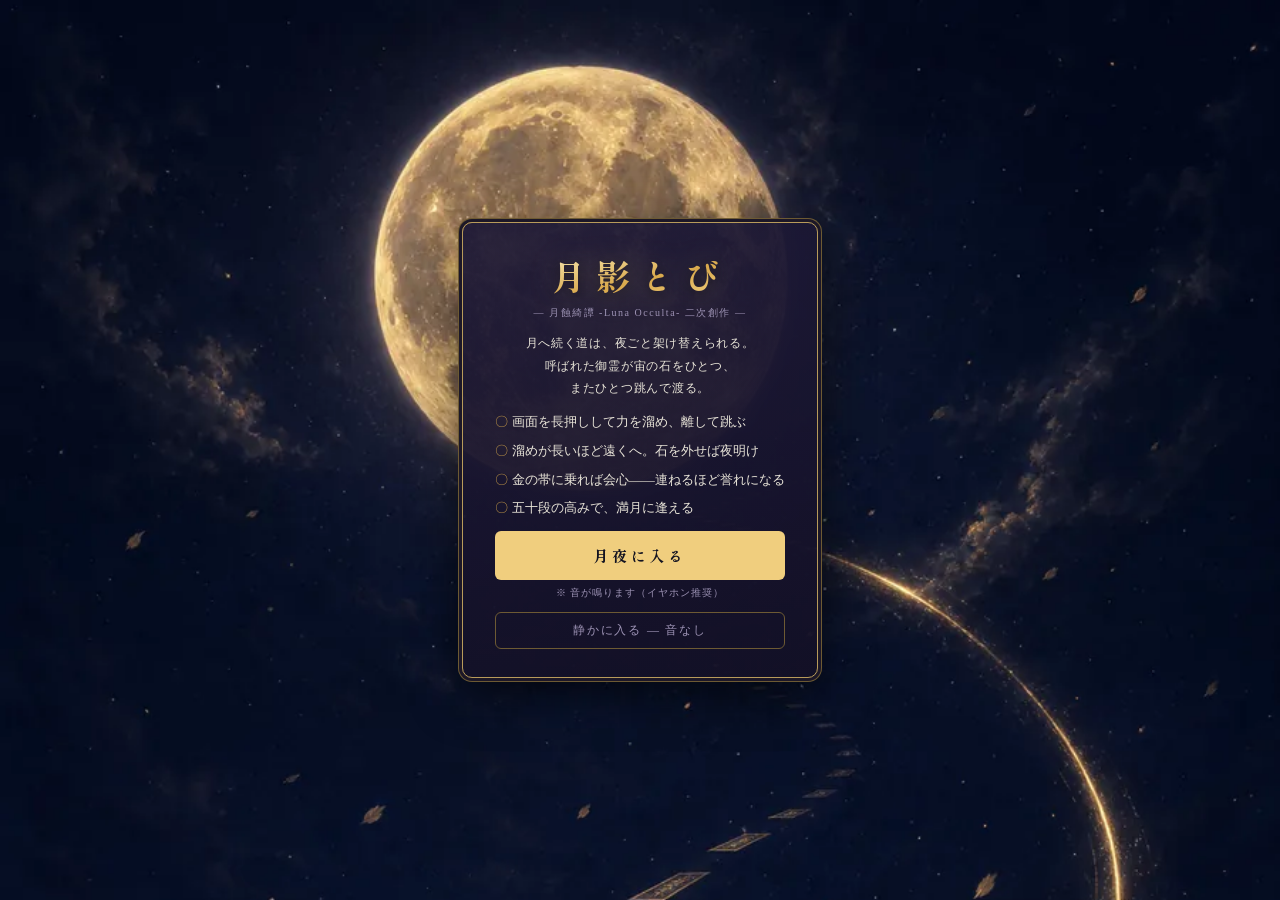
==== index.html @ 269bfa42 "会心を無音にする 琴 → 自作のキラリン → 公式combo と3度差し替えたが、跳ぶ音の0.56秒後に毎回鳴るものは 何を置いても手数の邪魔になった（オーナー裁定）。会心の手応えは金の帯・「会心」の" ====
<!DOCTYPE html>
<html lang="ja">
<head>
<meta charset="utf-8">
<meta name="viewport" content="width=device-width,initial-scale=1,viewport-fit=cover,user-scalable=no">
<meta name="theme-color" content="#131320">
<title>月影とび｜月蝕綺譚 二次創作</title>
<meta name="description" content="長押しで力を溜めて離す。宵闇に浮かぶ石の飛び石を渡り、何段先まで届くかを競う。『月蝕綺譚 -Luna Occulta-』の二次創作ファンゲーム。">
<meta property="og:title" content="月影とび">
<meta property="og:description" content="力を溜めて、離して跳ぶ。石の道を、月まで。">
<meta property="og:type" content="website">
<meta property="og:image" content="https://hirohgxx.github.io/tsukikage-tobi/ogp.png">
<meta property="og:url" content="https://hirohgxx.github.io/tsukikage-tobi/">
<meta name="twitter:card" content="summary_large_image">
<link rel="icon" href="data:image/svg+xml,%3Csvg xmlns=%22http://www.w3.org/2000/svg%22 viewBox=%220 0 32 32%22%3E%3Crect width=%2232%22 height=%2232%22 fill=%22%23131320%22/%3E%3Ccircle cx=%2216%22 cy=%2213%22 r=%228%22 fill=%22%23F0CE7E%22/%3E%3Crect x=%228%22 y=%2224%22 width=%2216%22 height=%223%22 rx=%221%22 fill=%22%23D9A94C%22/%3E%3C/svg%3E">
<link rel="preconnect" href="https://fonts.googleapis.com">
<link rel="preconnect" href="https://fonts.gstatic.com" crossorigin>
<link href="https://fonts.googleapis.com/css2?family=Shippori+Mincho+B1:wght@500;700;800&family=M+PLUS+Rounded+1c:wght@800&display=swap" rel="stylesheet">
<style>
  /* トンマナ「宵闇に金」— 正本は公式MCP kitan-lore の get_design_tone */
  :root{
    --night:#131320; --night-2:#1B1B2E; --ink:#E8E4D8; --ink-dim:#9D93B5;
    --moon:#F0CE7E; --kindei:#D9A94C; --shokko:#E0562F; --anshi:#8E6B9E;
    --line:#6d5a33;   /* 金枠（既存2作と共通） */
  }
  *{margin:0;padding:0;box-sizing:border-box;}
  html,body{height:100%;background:var(--night);overflow:hidden;}
  body{
    display:flex;align-items:center;justify-content:center;
    font-family:"Shippori Mincho B1","Hiragino Mincho ProN","Yu Mincho",serif;
    color:var(--ink);
    /* iOS: ダブルタップズームと長押しメニューを止める（両既存作と同じ罠） */
    touch-action:manipulation;-webkit-touch-callout:none;-webkit-user-select:none;user-select:none;
    -webkit-tap-highlight-color:transparent;
    padding:env(safe-area-inset-top) env(safe-area-inset-right) env(safe-area-inset-bottom) env(safe-area-inset-left);
  }
  /* 論理480x720の比を保つ（引き伸ばすと当たり判定と見た目がずれる） */
  #stage{position:relative;aspect-ratio:480/720;width:min(100vw,calc(100vh*0.6667));height:auto;max-height:100vh;}
  canvas{display:block;width:100%;height:100%;}
  /* 画面外の説明（読み上げ・検索向け。表示はしない） */
  .sr{position:absolute;width:1px;height:1px;overflow:hidden;clip:rect(0 0 0 0);}

  /* ================= 帳（とばり）=================
     開幕に左右へ開く黒緞子の扉。式札かさねの意匠をそのまま持ってきている
     （合わせ目に金襴の帯を通す） */
  #door{position:fixed;inset:0;display:none;z-index:25;pointer-events:none;overflow:hidden;}
  #door.show{display:block;}
  .door-half{
    position:absolute;top:-2%;height:104%;width:50.6%;
    background:
      repeating-linear-gradient(90deg,
        rgba(255,255,255,.045) 0px, rgba(0,0,0,0) 14px,
        rgba(0,0,0,.5) 30px, rgba(0,0,0,0) 46px, rgba(255,255,255,.03) 60px),
      radial-gradient(120% 60% at 50% 0%, #1a1a25 0%, #0d0d14 55%, #07070c 100%);
    box-shadow:0 0 60px rgba(0,0,0,.9) inset;
    transition:transform 1.5s cubic-bezier(.65,.02,.28,1);
    will-change:transform;
  }
  .door-l{left:0;} .door-r{right:0;}
  .door-band{
    position:absolute;top:0;bottom:0;width:34px;background-color:#150d0b;
    background-image:url("data:image/svg+xml,%3Csvg xmlns='http://www.w3.org/2000/svg' width='34' height='72' viewBox='0 0 34 72'%3E%3Crect width='34' height='72' fill='%23150d0b'/%3E%3Cpath d='M17 -4 C6 8 28 22 17 36 C6 50 28 64 17 76' stroke='%238f1f2e' stroke-width='6' fill='none'/%3E%3Cpath d='M17 -4 C6 8 28 22 17 36 C6 50 28 64 17 76' stroke='%23c9a24a' stroke-width='1.5' fill='none'/%3E%3Cg fill='none' stroke='%23e8c877' stroke-width='1.3'%3E%3Ccircle cx='17' cy='18' r='5'/%3E%3Cellipse cx='17' cy='12.6' rx='2.1' ry='2.8'/%3E%3Cellipse cx='17' cy='23.4' rx='2.1' ry='2.8'/%3E%3Cellipse cx='11.6' cy='18' rx='2.8' ry='2.1'/%3E%3Cellipse cx='22.4' cy='18' rx='2.8' ry='2.1'/%3E%3Ccircle cx='17' cy='54' r='5'/%3E%3Cellipse cx='17' cy='48.6' rx='2.1' ry='2.8'/%3E%3Cellipse cx='17' cy='59.4' rx='2.1' ry='2.8'/%3E%3Cellipse cx='11.6' cy='54' rx='2.8' ry='2.1'/%3E%3Cellipse cx='22.4' cy='54' rx='2.8' ry='2.1'/%3E%3C/g%3E%3Ccircle cx='17' cy='18' r='1.5' fill='%23e8c877'/%3E%3Ccircle cx='17' cy='54' r='1.5' fill='%23e8c877'/%3E%3Crect x='1.4' width='1.6' height='72' fill='%23d9a94c'/%3E%3Crect x='31' width='1.6' height='72' fill='%23d9a94c'/%3E%3C/svg%3E");
    background-repeat:repeat-y;box-shadow:0 0 18px rgba(240,206,126,.3);
  }
  .door-l .door-band{right:0;} .door-r .door-band{left:0;}
  #door.open .door-l{transform:translateX(-101%);}
  #door.open .door-r{transform:translateX(101%);}
  @media (prefers-reduced-motion: reduce){ .door-half{transition:transform .35s linear;} }

  /* ================= タイトル（式札かさねと同じ構え）================= */
  #title-overlay{
    position:fixed;inset:0;display:flex;align-items:center;justify-content:center;
    background-color:var(--night);overflow:hidden;z-index:20;
  }
  #title-bg{
    position:absolute;inset:0;background-size:cover;background-position:center top;
    opacity:0;transition:opacity 1.2s ease;
  }
  #title-overlay.art-in #title-bg{opacity:1;animation:bg-zoom 9s ease-out forwards;}
  @keyframes bg-zoom{from{transform:scale(1.06);}to{transform:scale(1);}}
  #title-overlay::before{
    content:"";position:absolute;inset:0;
    background:linear-gradient(180deg, rgba(10,10,24,.30) 0%, rgba(10,10,24,.72) 55%, rgba(10,10,24,.90) 100%);
    opacity:0;transition:opacity .9s ease;
  }
  #title-overlay.ready::before{opacity:1;}
  #title-overlay .card{opacity:0;transform:translateY(16px);transition:opacity .8s ease,transform .8s ease;pointer-events:none;}
  #title-overlay.ready .card{opacity:1;transform:none;pointer-events:auto;}
  #title-overlay.hidden{display:none;}
  @media (prefers-reduced-motion: reduce){ #title-overlay.art-in #title-bg{animation:none;} }

  .card{
    background:linear-gradient(170deg, rgba(28,24,54,.93), rgba(19,16,38,.95));
    border:1px solid #b89b5a;
    box-shadow:0 0 0 3px rgba(19,16,38,.9), 0 0 0 4px var(--line), 0 14px 50px rgba(0,0,0,.65);
    border-radius:10px;padding:28px 32px;text-align:center;
    display:flex;flex-direction:column;gap:12px;
    max-width:min(92vw,420px);max-height:94vh;overflow-y:auto;position:relative;z-index:1;
  }
  .game-title{
    position:relative;font-size:34px;font-weight:800;letter-spacing:.3em;
    background:linear-gradient(168deg, #f6e5ae 15%, #D9A94C 55%, #F0CE7E 85%);
    -webkit-background-clip:text;background-clip:text;color:transparent;
    filter:drop-shadow(0 0 14px rgba(240,206,126,.30)) drop-shadow(0 2px 6px rgba(0,0,0,.55));
    text-wrap:balance;cursor:pointer;
  }
  .game-sub{font-size:10px;letter-spacing:.15em;color:var(--ink-dim);margin-top:-6px;}
  #best-title{font-size:10px;letter-spacing:.14em;color:var(--ink-dim);margin-top:-4px;}
  #best-title em{font-style:normal;color:var(--moon);}
  .story{font-size:12px;line-height:1.9;letter-spacing:.06em;color:var(--ink);text-align:center;}
  .howto{list-style:none;display:flex;flex-direction:column;gap:8px;font-size:13px;line-height:1.6;color:var(--ink);text-align:left;}
  .howto li::before{content:"〇 ";color:var(--kindei);}
  #start{
    font-family:inherit;font-size:15px;font-weight:700;letter-spacing:.25em;
    color:var(--night);background:var(--moon);border:none;border-radius:6px;padding:14px 30px;cursor:pointer;
  }
  #start:focus-visible{outline:3px solid var(--moon);outline-offset:2px;}
  .sound-note{font-size:10px;letter-spacing:.1em;color:var(--ink-dim);margin-top:-6px;}
  #start-silent{
    font-family:inherit;font-size:12px;letter-spacing:.15em;color:var(--ink-dim);
    background:transparent;border:1px solid var(--line);border-radius:6px;padding:9px 18px;cursor:pointer;
  }
  #start-silent:focus-visible{outline:2px solid var(--moon);outline-offset:2px;}
</style>
</head>
<body>
<div id="stage"><canvas id="cv"></canvas></div>
<p class="sr">長押しで力を溜め、離して跳びます。石の飛び石に着地し、何段先まで届くかを競うゲームです。</p>

<div id="title-overlay">
  <div id="title-bg"></div>
  <div class="card">
    <div class="game-title">月影とび</div>
    <div class="game-sub">— 月蝕綺譚 -Luna Occulta- 二次創作 —</div>
    <div id="best-title" hidden></div>
    <div class="story">月へ続く道は、夜ごと架け替えられる。<br>呼ばれた御霊が宙の石をひとつ、<br>またひとつ跳んで渡る。</div>
    <ul class="howto">
      <li>画面を長押しして力を溜め、離して跳ぶ</li>
      <li>溜めが長いほど遠くへ。石を外せば夜明け</li>
      <li>金の帯に乗れば会心——連ねるほど誉れになる</li>
      <li>五十段の高みで、満月に逢える</li>
    </ul>
    <button id="start">月夜に入る</button>
    <div class="sound-note">※ 音が鳴ります（イヤホン推奨）</div>
    <button id="start-silent">静かに入る — 音なし</button>
  </div>
</div>

<div id="door" aria-hidden="true">
  <div class="door-half door-l"><div class="door-band"></div></div>
  <div class="door-half door-r"><div class="door-band"></div></div>
</div>

<script>
// generated by scripts/build-chars.py — do not edit
// 公式ちびシート(2頭身)の正面立ち絵を切り出し、高さ150pxに縮めて透過WebPにしたもの
// 出どころ: 素材蔵の台帳 https://kura.vibe.co.jp/index.json の canon_sheet
const CHIBI = {
  anne: "[data-uri]",
  arujidono: "[data-uri]",
  atoza: "[data-uri]",
  aun: "[data-uri]",
  benten: "[data-uri]",
  dan: "[data-uri]",
  emma: "[data-uri]",
  hinanojo: "[data-uri]",
  izuna: "[data-uri]",
  janome: "[data-uri]",
  karma: "[data-uri]",
  karura: "[data-uri]",
  kohaku: "[data-uri]",
  magoichi: "[data-uri]",
  naruka: "[data-uri]",
  nekomata: "[data-uri]",
  nemu: "[data-uri]",
  oen: "[data-uri]",
  orochi: "[data-uri]",
  oto: "[data-uri]",
  rotton: "[data-uri]",
  sakuya: "[data-uri]",
  shiba: "[data-uri]",
  shinra: "[data-uri]",
  shion: "[data-uri]",
  shiori: "[data-uri]",
  tart: "[data-uri]",
  torika: "[data-uri]",
  uka: "[data-uri]",
  xiaolan: "[data-uri]",
  yui: "[data-uri]",
};
const CANON = {
  anne: "[data-uri]",
  arujidono: "[data-uri]",
  atoza: "[data-uri]",
  aun: "[data-uri]",
  benten: "[data-uri]",
  dan: "[data-uri]",
  emma: "[data-uri]",
  hinanojo: "[data-uri]",
  izuna: "[data-uri]",
  janome: "[data-uri]",
  karma: "[data-uri]",
  karura: "[data-uri]",
  kohaku: "[data-uri]",
  magoichi: "[data-uri]",
  naruka: "[data-uri]",
  nekomata: "[data-uri]",
  nemu: "[data-uri]",
  oen: "[data-uri]",
  orochi: "[data-uri]",
  oto: "[data-uri]",
  rotton: "[data-uri]",
  sakuya: "[data-uri]",
  shiba: "[data-uri]",
  shinra: "[data-uri]",
  shion: "[data-uri]",
  tart: "[data-uri]",
  torika: "[data-uri]",
  uka: "[data-uri]",
  xiaolan: "[data-uri]",
  yui: "[data-uri]",
  shiori: "[data-uri]",
};
const ICON = {
  anne: "[data-uri]",
  arujidono: "[data-uri]",
  atoza: "[data-uri]",
  aun: "[data-uri]",
  benten: "[data-uri]",
  dan: "[data-uri]",
  emma: "[data-uri]",
  hinanojo: "[data-uri]",
  izuna: "[data-uri]",
  janome: "[data-uri]",
  karma: "[data-uri]",
  karura: "[data-uri]",
  kohaku: "[data-uri]",
  magoichi: "[data-uri]",
  naruka: "[data-uri]",
  nekomata: "[data-uri]",
  nemu: "[data-uri]",
  oen: "[data-uri]",
  orochi: "[data-uri]",
  oto: "[data-uri]",
  rotton: "[data-uri]",
  sakuya: "[data-uri]",
  shiba: "[data-uri]",
  shinra: "[data-uri]",
  shion: "[data-uri]",
  shiori: "[data-uri]",
  tart: "[data-uri]",
  torika: "[data-uri]",
  uka: "[data-uri]",
  xiaolan: "[data-uri]",
  yui: "[data-uri]",
};

</script>
<script>
/* 月影とび — 溜め放ち・着地型
   仕様: kitan-circle/data/articles/20260825-0900-3sakume-spec-watari.json（企画・設計担当）
   ちび絵は chars.js（scripts/build-chars.py が生成）の CHIBI を使う。
*/
(function () {
  "use strict";

  // ---- 論理座標（既存2作と統一）----
  var W = 480, H = 720;
  var cv = document.getElementById("cv");
  var ctx = cv.getContext("2d");

  // ---- 見た目の色（page.html の CSS 変数と同じ値）----
  var C = {
    night: "#131320", night2: "#1B1B2E", ink: "#E8E4D8", inkDim: "#9D93B5",
    moon: "#F0CE7E", kindei: "#D9A94C", shokko: "#E0562F", anshi: "#8E6B9E"
  };

  // ---- 御霊の並び（chars.js のキー順＝素材蔵の台帳順）----
  // 「あるじどの」は御霊ではなく主人公（御霊を式札に宿す側）なので、跳ぶ御霊の巡回には入れない
  var IDS = Object.keys(CHIBI).filter(function (id) { return id !== "arujidono"; });
  var NAMES = {
    anne: "餡音", arujidono: "あるじどの", atoza: "アトザ", aun: "アウン", benten: "弁天",
    dan: "断", emma: "エマ", hinanojo: "雛之丞", izuna: "イズナ", janome: "蛇ノ目",
    karma: "カルマ", karura: "カルラ", kohaku: "狐白", magoichi: "孫市", naruka: "ナルカ",
    nekomata: "猫又", nemu: "ネム", oen: "おえん", orochi: "オロチ", oto: "於兎",
    rotton: "呂屯", sakuya: "咲耶", shiba: "柴", shinra: "シンラ", shion: "紫苑",
    shiori: "栞", tart: "タルト", torika: "酉花", uka: "宇迦", xiaolan: "シャオラン", yui: "結"
  };

  // ---- 天候（距離が変わる。キャラごとの癖の代わりに「場」に変化を持たせる）----
  // 画面を見れば分かり、説明が要らず、キャラ間のバランス調整も要らない（2026-08-25 オーナー案）
  var WEATHER = [
    { id: "tsukiyo", name: "月夜", note: "いつも通り", mul: 1.00, color: "#E8E4D8" },
    { id: "oikaze", name: "追い風", note: "伸びすぎる", mul: 1.16, color: "#F0CE7E" },
    { id: "ame", name: "雨", note: "伸びない", mul: 0.86, color: "#5FB4D9" }
  ];
  var WEATHER_EVERY = 8;   // 天候が変わる段数
  // 御霊が交代する段数。30体を5段ごとだと全員に会うのに150段かかり、
  // 20〜30段で終わる遊びでは大半の御霊が一度も出ない（2026-08-25 指摘）
  var SWAP_EVERY = 4;

  // 御霊の肩書き（公式MCP list_spirits の tagline）
  var TAGS = {
    anne: "伊賀・木", arujidono: "境を守った一族の生き残り", atoza: "風魔・金", aun: "風魔・土",
    benten: "雑賀・水", dan: "風魔・金", emma: "甲賀・金", hinanojo: "雑賀・火", izuna: "甲賀・金",
    janome: "風魔・木", karma: "風魔・火", karura: "伊賀・水", kohaku: "風魔・火", magoichi: "雑賀・火",
    naruka: "伊賀・木", nekomata: "雑賀・金", nemu: "甲賀・水", oen: "甲賀・土", orochi: "風魔・水",
    oto: "甲賀・土", rotton: "風魔・木", sakuya: "甲賀・火", shiba: "雑賀・水", shinra: "根の国・土",
    shion: "伊賀・木", shiori: "道しるべの御霊", tart: "甲賀・水", torika: "伊賀・木", uka: "甲賀・火",
    xiaolan: "甲賀・土", yui: "伊賀・火"
  };

  // ---- 称号（到達段数）----
  // **栞のボイスと1対1で対応させる**（docs/VOICE.md の r0〜r4）。
  // 画面に出る称号と、読み上げる称号がずれていると気持ちが悪いため、段の区切りも声に合わせた。
  var TITLES = [
    { n: 0, t: "宵の踏み出し" },    // 声 r0「まだ一ページ目、ですこと」
    { n: 10, t: "夜歩き" },         // 声 r1「よあるき、ですこと」
    { n: 22, t: "月見の足" },       // 声 r2「つきみの足、ですこと」
    { n: 38, t: "闇夜の跳ね手" },   // 声 r3「やみよの跳ね手、ですこと」
    { n: 50, t: "満月渡り" }        // 声 r4「まんげつわたり」／r5（満月を越えて落ちたとき）
  ];
  function titleFor(n) {
    var t = TITLES[0].t;
    for (var i = 0; i < TITLES.length; i++) if (n >= TITLES[i].n) t = TITLES[i].t;
    return t;
  }

  // ---- 保存（iframe内で例外になる環境があるので必ず try/catch）----
  function load(k, d) { try { var v = localStorage.getItem(k); return v === null ? d : v; } catch (e) { return d; } }
  function save(k, v) { try { localStorage.setItem(k, v); } catch (e) { } }
  var best = parseInt(load("tsukikage_best", "0"), 10) || 0;
  var bestCombo = parseInt(load("tsukikage_best_combo", "0"), 10) || 0;

  // ---- デバッグハッシュ（最初のコミットから仕込む＝既存2作の教訓）----
  var bootAt = performance.now();   // #autowobble: 外部の録画ツールがCDPスクリーンキャストを
                                     // 繋ぎ終えるまで開幕を待つための起点（式札かさねの600ms待ちと同じ考え方）
  var hash = location.hash || "";
  var DBG = {
    autoperfect: hash.indexOf("autoperfect") >= 0,
    automiss: hash.indexOf("automiss") >= 0,
    stat: hash.indexOf("stat") >= 0,
    nofloat: hash.indexOf("nofloat") >= 0,
    autoskip: hash.indexOf("autoskip") >= 0,  // わざと台座を飛ばして狙う（飛ばしの確認用）
    autowobble: hash.indexOf("autowobble") >= 0,  // 本番ルールのまま少し崩す（PV/動画撮影用）
    wx: (hash.match(/wx(\d)/) || [])[1]        // 天候を固定する（0=月夜 1=追い風 2=雨）
  };
  var statLog = [];

  // ---- 画面の拡縮（dpr対応）----
  function resize() {
    var st = document.getElementById("stage");
    var r = st.getBoundingClientRect();
    var dpr = Math.min(window.devicePixelRatio || 1, 3);
    cv.width = Math.round(W * dpr); cv.height = Math.round(H * dpr);
    ctx.setTransform(dpr, 0, 0, dpr, 0, 0);
    // CSSの高さは stage 側で決まるので、ここでは論理サイズだけ合わせる
    void r;
  }
  window.addEventListener("resize", resize);

  // ---- 背景（遠景・近景。Artifact版は BG_DATA に差し替わる）----
  var bgFar = new Image(), bgNear = new Image();
  bgFar.src = (window.BG_DATA && window.BG_DATA.far) || "assets/art/bg-far.webp";
  bgNear.src = (window.BG_DATA && window.BG_DATA.near) || "assets/art/bg-near.webp";
  var titleArt = (window.BG_DATA && window.BG_DATA.title) || "assets/art/title.webp";
  function ready(im) { return im.complete && im.naturalWidth > 0; }
  // 背景を横に敷き詰める。1枚おきに左右反転させる（鏡張り）ので、
  // 元画像の左右端が完全に一致していなくても継ぎ目が出ない。
  function tileMirrored(im, scrollX, y, h) {
    var w = im.naturalWidth * (h / im.naturalHeight);
    var period = w * 2;
    var base = -(((scrollX % period) + period) % period);
    for (var x = base - period; x < W + period; x += period) {
      ctx.drawImage(im, x, y, w, h);
      ctx.save();
      ctx.translate(x + w * 2, y); ctx.scale(-1, 1);
      ctx.drawImage(im, 0, 0, w, h);
      ctx.restore();
    }
  }

  // ---- 画像 ----
  var imgs = {}, icons = {}, canons = {}, imgReady = 0;
  IDS.forEach(function (id) {
    var im = new Image();
    im.onload = function () { imgReady++; };
    im.onerror = function () { imgReady++; };
    im.src = CHIBI[id];
    imgs[id] = im;
    if (typeof ICON !== "undefined" && ICON[id]) { var ic = new Image(); ic.src = ICON[id]; icons[id] = ic; }
    if (typeof CANON !== "undefined" && CANON[id]) { var cn = new Image(); cn.src = CANON[id]; canons[id] = cn; }
  });

  // ---- 音（Pages版は別ファイル、Artifact版は AUDIO_DATA に差し替わる）----
  // 鳴らす効果音の一覧。**ここが正本**で、読み込みも Artifact 版の埋め込み
  // （scripts/build-artifact.js）も、この配列を見る。手で二重管理しない
  // （リストのずれで Artifact だけ無音になった 2026-08-26 の事故の再発防止）。
  var SE_NAMES = ["zan", "combo", "kiwami", "fukaku", "whiff", "end"];
  var actx = null, seBuf = {}, bgmEl = null, muted = false;
  // 効果音は専用バス（sfxBus）に集めて、台詞の間だけまとめて沈める。
  // 式札かさねで「SEが声とほぼ同じ大きさで並んでいた」取りこぼしがあったので、
  // その sfxBus 方式をこちらにも持ってきた（docs/MEDIA.md「ダッキング」）。
  var SFX_BUS = 0.9, SFX_DUCK = 0.45, sfxBus = null;   // 台詞中は約 -7dB
  function audioCtx() {
    if (!actx) {
      try {
        actx = new (window.AudioContext || window.webkitAudioContext)();
        // 効果音バスは**ここで先に作る**。最初の効果音が鳴るまで作らない書き方だと、
        // 開始の台詞（帳と同時に鳴る）のダッキングが空振りする。
        sfxBus = actx.createGain(); sfxBus.gain.value = SFX_BUS; sfxBus.connect(actx.destination);
      } catch (e) { }
    }
    if (actx && actx.state === "suspended") actx.resume();
    return actx;
  }
  function b64ToBuf(b64) {
    var bin = atob(b64), len = bin.length, u8 = new Uint8Array(len);
    for (var i = 0; i < len; i++) u8[i] = bin.charCodeAt(i);
    return u8.buffer;
  }
  function loadSE() {
    var a = audioCtx(); if (!a) return;
    SE_NAMES.forEach(function (n) {
      // Artifact版は CSP で fetch(data:) が全滅するため、埋め込みは atob 経由で読む（既存2作の教訓）
      if (window.AUDIO_DATA && window.AUDIO_DATA[n]) {
        a.decodeAudioData(b64ToBuf(window.AUDIO_DATA[n]), function (buf) { seBuf[n] = buf; }, function () { });
        return;
      }
      fetch("assets/audio/" + n + ".m4a").then(function (r) { return r.arrayBuffer(); })
        .then(function (ab) { a.decodeAudioData(ab, function (buf) { seBuf[n] = buf; }, function () { }); })
        .catch(function () { });
    });
  }
  function se(name, vol) {
    if (muted) return;
    var a = audioCtx(); if (!a || !seBuf[name]) return;
    try {
      var s = a.createBufferSource(); s.buffer = seBuf[name];
      var g = a.createGain(); g.gain.value = (vol === undefined ? 0.9 : vol);
      s.connect(g); g.connect(sfxBus || a.destination); s.start(0);
    } catch (e) { }
  }
  // ---- ボイス（栞・公式指定のElevenLabs Voice ID で制作）----
  // 台詞は docs/VOICE.md。音源が無ければ黙って何も鳴らさない（差し替え前でも遊べる）
  var VOICE_KEYS = ["start", "r0", "r1", "r2", "r3", "r4", "r5"];
  var voiceBuf = {}, voicePlaying = null;
  function loadVoice() {
    var a = audioCtx(); if (!a) return;
    VOICE_KEYS.forEach(function (k) {
      var got = function (ab) { a.decodeAudioData(ab, function (b) { voiceBuf[k] = b; }, function () { }); };
      if (window.VOICE_DATA && window.VOICE_DATA[k]) { got(b64ToBuf(window.VOICE_DATA[k])); return; }
      fetch("assets/voice/shiori_" + k + ".m4a").then(function (r) {
        if (!r.ok) throw 0; return r.arrayBuffer();
      }).then(got).catch(function () { });
    });
  }
  function voice(key) {
    if (muted) return;
    var a = audioCtx(); if (!a || !voiceBuf[key]) return;
    try {
      if (voicePlaying) { try { voicePlaying.stop(); } catch (e) { } }
      var src = a.createBufferSource(); src.buffer = voiceBuf[key];
      var g = a.createGain(); g.gain.value = 1.0;      // 声 > SE > BGM（MEDIA.md）
      src.connect(g); g.connect(a.destination); src.start(0);
      voicePlaying = src;
      duck(a, src.buffer.duration);
    } catch (e) { }
  }
  // 台詞が鳴っている間だけ BGM と効果音を沈める。
  // **BGMの経路は2本ある**: Artifact版は WebAudio（bgmGain）、Pages版は HTMLAudio（bgmEl）。
  // 以前は bgmGain しか下げておらず、主配信の Pages 版でダッキングが効いていなかった
  // （2026-08-26 レビュー指摘）。
  var duckTimer = null, duckUntil = 0;
  function bgmVol(v) {
    if (bgmEl) { try { bgmEl.volume = v; } catch (e) { } return; }
    if (bgmGain) { try { bgmGain.gain.value = v; } catch (e) { } }
  }
  function duck(a, sec) {
    var ms = Math.min(sec * 1000 + 250, 9000);
    duckUntil = Math.max(duckUntil, performance.now() + ms);   // 台詞が重なったら長い方に合わせる
    bgmVol(0.07);
    if (sfxBus) { try { sfxBus.gain.setTargetAtTime(SFX_BUS * SFX_DUCK, a.currentTime, 0.05); } catch (e) { } }
    if (duckTimer) clearTimeout(duckTimer);
    duckTimer = setTimeout(function () {
      duckTimer = null;
      if (document.hidden) return;
      bgmVol(0.16);
      if (sfxBus) { try { sfxBus.gain.setTargetAtTime(SFX_BUS, audioCtx().currentTime, 0.12); } catch (e) { } }
    }, Math.max(0, duckUntil - performance.now()));
  }
  // 到達段数から、結果で読む台詞を選ぶ
  function resultVoiceKey(step) {
    if (step > 50) return "r5";      // 満月のさらに先で落ちた
    if (step >= 50) return "r4";
    if (step >= 38) return "r3";
    if (step >= 22) return "r2";
    if (step >= 10) return "r1";
    return "r0";
  }

  var bgmSrc = null, bgmGain = null, bgmBuf = null;
  function startBGM() {
    if (muted || bgmEl || bgmSrc) return;
    // Artifact版: 音声ファイルを置けず fetch(data:) も CSP で止まるため、
    // 埋め込みの base64 を atob して WebAudio でループする（既存2作の教訓）。
    if (window.BGM_DATA) {
      var a = audioCtx(); if (!a) return;
      var play = function (buf) {
        try {
          bgmBuf = buf;
          bgmSrc = a.createBufferSource(); bgmSrc.buffer = buf; bgmSrc.loop = true;
          bgmGain = a.createGain(); bgmGain.gain.value = 0.16;  // 声>SE>BGM の順（MEDIA.md）
          bgmSrc.connect(bgmGain); bgmGain.connect(a.destination); bgmSrc.start(0);
        } catch (e) { }
      };
      if (bgmBuf) { play(bgmBuf); return; }
      a.decodeAudioData(b64ToBuf(window.BGM_DATA), play, function () { });
      return;
    }
    try {
      bgmEl = new Audio("assets/audio/bgm.m4a");
      bgmEl.loop = true; bgmEl.volume = 0.16;
      bgmEl.play().catch(function () { });
    } catch (e) { }
  }
  document.addEventListener("visibilitychange", function () {
    // バックグラウンドでは止めて、戻ったら鳴らし直す（電池と「裏で鳴り続ける」対策）
    if (bgmEl) { if (document.hidden) bgmEl.pause(); else bgmEl.play().catch(function () { }); return; }
    if (!bgmGain) return;
    bgmVol(document.hidden ? 0 : (duckTimer ? 0.07 : 0.16));
  });

  // ---- 台座（石の飛び石）----
  var GROUND_Y = 430;       // 台座の上面（画面の下1/3に沈まないよう上げた）
  var STAND_X = 110;        // 足元の固定位置（カメラはここに合わせて流れる）
  var state, lockUntil = 0;

  function newState() {
    return {
      phase: "title",       // title | play | fall | result
      fall: null,           // 台座を外したときの落下（外れたことが見えるように落として見せる）
      step: 0,              // 到達段数
      combo: 0, maxCombo: 0,
      charIdx: 0,
      plats: [],            // {x, w}
      camX: 0,
      charging: false, chargeStart: 0, charge: 0,
      jump: null,           // {t, dur, x0, x1, y0, peak, land}
      shake: 0,             // ノーチャージ保護の「震え」
      flash: 0, flashText: "", flashColor: C.moon,
      moonPhase: 0,         // 0..1（最高到達段に応じて満ちる）
      weather: 0, wxT: 0,   // 天候の番号と、切り替え表示の残り
      order: null,           // その回の御霊の並び（毎回シャッフルする）
      test: false, immortal: true,   // テストモード（記録は保存しない）
      charX: 0, charOff: 0,  // キャラの位置。charOff は「台座の中心からのずれ」で、
                             // 揺れる台座に乗って一緒に動くために保つ
      overReason: ""
    };
  }

  // 難度は4つの軸に配分する。1つ（幅）だけを削ると、スマホの縦画面では
  // すぐ限界が来て「変化が見えないか、細くなりすぎるか」の二択になる（2026-08-25 実プレイの指摘）。
  //   ①間合いの基準 ②間合いのブレ（主役）③札の幅（下限64で止める）④台座の左右移動
  function gapFor(step) {
    var base = Math.min(96 + step * 2.0, 176);
    var jitter = Math.min(22 + step * 2.0, 70);   // 同じ溜めが通用しないようにする
    return base + Math.random() * jitter;
  }
  function widthFor(step) { return Math.max(116 - step * 1.35, 64); }
  // 会心の許容（**キャラの中心**と石垣の中心の距離・px）。
  // 式札かさねは ±7px（PERFECT_TOL）だったが、あちらは一定速度で動く札を止める＝狙いが「いつ押すか」の1点。
  // こちらは溜めた長さを距離に変換するぶん誤差が乗り、台座も揺れるので、7pxまで締めると運になる。
  // その中間を取る。幅は石垣の上に描き、キャラの中心も足元に印で出す（見えない判定にしない）。
  function perfectWinFor(step) { return Math.max(16 - step * 0.22, 9); }
  // 12段までは静止。以降ゆっくり左右に揺れ、終盤の主役になる。
  // 50段（満月）を越えたら振幅をもう少し伸ばし、揺れの周期を速くする
  // （それまでに幅・間合い・会心の窓が下限に達していて、難度が頭打ちになるため）
  function driftFor(step) {
    if (step < 12) return 0;
    var amp = Math.min((step - 12) * 0.85, 26);
    if (step > 50) amp = Math.min(26 + (step - 50) * 0.22, 38);
    return amp;
  }
  function driftSpeedFor(step) {        // 周期(ms)。小さいほど速い
    return step <= 50 ? 900 : Math.max(900 - (step - 50) * 9, 420);
  }

  function pushPlat(s) {
    var last = s.plats[s.plats.length - 1];
    var n = s.step + s.plats.length;
    var gap = gapFor(n);
    var w = widthFor(n);
    s.plats.push({
      x: last.x + last.w / 2 + gap + w / 2, w: w,
      amp: driftFor(n), spd: driftSpeedFor(n), ph: Math.random() * Math.PI * 2
    });
  }
  // 台座の実際の位置（左右に揺れるものがある）
  function platX(p) { return p.amp ? p.x + Math.sin(performance.now() / (p.spd || 900) + p.ph) * p.amp : p.x; }

  function reset() {
    var keepBestMoon = state ? state.moonPhase : 0;
    state = newState();
    state.moonPhase = keepBestMoon;
    state.charIdx = 0;
    state.plats = [{ x: STAND_X, w: 130, amp: 0, spd: 900, ph: 0 }];
    for (var i = 0; i < 4; i++) pushPlat(state);
    lockUntil = performance.now() + 700;   // 開始・リトライ直後は入力を止める（既存2作の作法）
    ripples.length = 0; swap.t = 0; swap.pending = null; rite.t = 0;
    state.charX = STAND_X; state.charOff = 0; state.camX = 0;
    state.order = shuffled(IDS);   // 毎回ちがう御霊から始まり、ちがう順で出る
    state.test = testMode;
    if (DBG.wx !== undefined) state.weather = parseInt(DBG.wx, 10) || 0;
  }

  function shuffled(arr) {
    var a = arr.slice();
    for (var i = a.length - 1; i > 0; i--) {   // Fisher-Yates
      var j = Math.floor(Math.random() * (i + 1));
      var t = a[i]; a[i] = a[j]; a[j] = t;
    }
    return a;
  }
  function currentChar() {
    var o = state.order || IDS;
    return o[state.charIdx % o.length];
  }

  // ---- 跳ぶ ----
  function release() {
    var s = state;
    if (s.phase !== "play" || !s.charging) return;
    var held = (performance.now() - s.chargeStart) / 1000;
    s.charging = false;

    // ノーチャージ保護: 触れただけでは跳ばない（誤タップ即死を消す）
    if (held < 0.15) { s.shake = 0.35; se("whiff", 0.5); return; }

    var t = Math.min(held, 1.0);
    // 飛距離は溜めの長さ×天候の係数。御霊ごとの癖は入れない
    // （体感できず詰みも生んだので、差は「場」＝天候で作ると裁定した 2026-08-25）。
    var dist = (72 + t * 300) * WEATHER[s.weather].mul;
    var cur = s.plats[0], next = s.plats[1];
    var landX = s.charX + dist;   // 台座の中央ではなく、いま立っている場所から跳ぶ
    var dur = 0.34 + Math.min(dist / 900, 0.34);
    var peak = 118 + dist * 0.30;

    s.jump = { t: 0, dur: dur, x0: s.charX, x1: landX, peak: peak, dist: dist, next: next };
    se("zan", 0.75);
    if (DBG.stat) statLog.push({ step: s.step, held: +held.toFixed(3), dist: Math.round(dist), target: Math.round(next.x - cur.x) });
  }

  function land() {
    var s = state, j = s.jump; s.jump = null;
    // どの台座に乗ったかを探す。目の前の台座を飛び越して、その先に乗ることもある
    var hit = -1, d = 0;
    for (var k = 1; k < s.plats.length; k++) {
      var pk = s.plats[k], dk = Math.abs(j.x1 - platX(pk));
      if (dk <= pk.w / 2) { hit = k; d = dk; break; }
    }
    if (hit < 0) {                        // どの台座にも乗れなかった
      var short = j.x1 < platX(s.plats[1]);
      s.overReason = short ? "届かなかった" : "跳びすぎた";
      se("whiff", 1.0);   // 届かない/跳びすぎで音を変えない（差が大きすぎたため）
      if (s.test && s.immortal) {         // 試しモードの不死: 落ちずに元の台座へ戻す
        s.charX = platX(s.plats[0]) + s.charOff;
        s.combo = 0; flash(short ? "届かず" : "跳びすぎ", C.shokko);
        return;
      }
      startFall(j.x1, short);             // 即終了せず、画面の下まで落として見せる
      return;
    }
    var next = s.plats[hit];
    var skipped = hit - 1;                // 飛ばした台座の数
    var prevStep = s.step;
    s.step += hit;
    // 着いた場所にそのまま立つ（次の間合いが変わる＝考慮要素が増える）。
    // 位置は台座の中心からのずれで持つ。そうしないと、揺れる台座だけが足元を滑ってしまう。
    s.charOff = j.x1 - platX(next);
    for (var sh = 0; sh < hit; sh++) { s.plats.shift(); pushPlat(s); }
    s.charX = platX(s.plats[0]) + s.charOff;
    if (DBG.wx === undefined && Math.floor(s.step / WEATHER_EVERY) > Math.floor(prevStep / WEATHER_EVERY)) {
      // 同じ天候は続かない。月夜（基準）を重めに引いて、追い風と雨が「出来事」として立つようにする
      var bag = [];
      for (var wi = 0; wi < WEATHER.length; wi++) {
        if (wi === s.weather) continue;
        bag.push(wi); if (wi === 0) bag.push(0);   // 月夜は2枚
      }
      s.weather = bag[Math.floor(Math.random() * bag.length)];
      s.wxT = 1.0;
    }

    if (skipped > 0) {                    // 台座を飛び越した
      flash(skipped === 1 ? "一つ飛ばし" : skipped + "つ飛ばし", C.shokko);
      se("combo", 0.85);
      s.combo += skipped;                 // 思い切りの分だけ連が伸びる
      s.maxCombo = Math.max(s.maxCombo, s.combo);
    }
    var win = perfectWinFor(s.step);
    ripple(j.x1, GROUND_Y + 12, d <= win);
    if (d <= win) {                       // 会心
      s.combo++;
      s.maxCombo = Math.max(s.maxCombo, s.combo);
      // **会心は無音**（2026-08-26 オーナー裁定）。琴 → 自作のキラリン → 公式comboと
      // 3度差し替えたが、跳ぶ音の0.56秒後に毎回鳴るものは、何を置いても手数の邪魔になった。
      // 会心の手応えは金の帯・「会心」の浮き文字・連カウントで足りている。
      // 音を足すのではなく、引くほうが正解だった場面。
      flash("会心", C.moon);
    } else {
      s.combo = 0;      // 通常の着地は無音（音を足しすぎない）
    }
    // 節目（10段ごと）
    if (Math.floor(s.step / 10) > Math.floor(prevStep / 10) && !(prevStep < 50 && s.step >= 50)) {
      flash(s.step + "段", C.kindei);   // 50段は満月成就の儀に譲る
    }
    // 満月（50段）。**交代より先に立てる**——重なったときに儀を優先させるため（下の showSwap 参照）
    if (prevStep < 50 && s.step >= 50) moonRite();
    // 4段ごとに御霊が交代する（34体を巡回＝素材がそのまま尺になる）
    if (Math.floor(s.step / SWAP_EVERY) > Math.floor(prevStep / SWAP_EVERY)) { s.charIdx++; showSwap(currentChar()); }
    s.moonPhase = Math.max(s.moonPhase, Math.min(s.step / 50, 1));
  }

  // 台座を外したときの落下。何が起きたのか見えないまま終わると、
  // 「外れたのかどうか分からない」ままになる（2026-08-25 指摘）。
  function startFall(x, short) {
    var s = state;
    s.phase = "fall";
    s.charX = x;
    s.fall = {
      x: x, y: GROUND_Y,
      vx: short ? -12 : 26,          // 手前に落ちたか、行き過ぎたかで流れる向きが変わる
      vy: -60,                       // つま先が一度かかって、そこから落ちる感じ
      rot: 0, rv: (short ? -1 : 1) * (0.9 + Math.random() * 0.7),
      t: 0
    };
  }
  function updateFall(dt) {
    var s = state, f = s.fall;
    var was = f.t;
    f.t += dt;
    // 落ちていく音。外した瞬間の音（空振り／爆）だけだと、
    // とくに「届かなかった」側は0.5秒の軽い音で終わって無音に感じる（2026-08-25 指摘）
    if (was < 0.22 && f.t >= 0.22) se("fukaku", 0.6);
    f.vy += 1500 * dt;               // 重力
    f.x += f.vx * dt;
    f.y += f.vy * dt;
    f.rot += f.rv * dt;
    if (f.y > H + 160) { s.fall = null; gameOver(); }
  }

  function flash(text, color) { state.flash = 1.0; state.flashText = text; state.flashColor = color; }

  // 満月成就（50段）の演出。御霊おとしの皆既月蝕にならい、1.8秒だけ手を止めて見せる。
  // 帳のときと同じで、終わるまで跳べない（lockUntil）。
  var rite = { t: 0, sparks: [] };
  function moonRite() {
    // 走っているカットインはここで畳む（沈めた画面の下から帯と立ち絵が透けるため）。
    // 途中まで見えていたものは見えたぶんで打ち切り、儀のあとに出すのは**新しい交代だけ**にする。
    swap.t = 0;
    rite.t = 1.0;
    rite.sparks = [];
    for (var i = 0; i < 46; i++) {
      rite.sparks.push({
        x: Math.random() * W, y: H * (0.55 + Math.random() * 0.5),
        v: 40 + Math.random() * 120, r: 1 + Math.random() * 2.4, ph: Math.random() * 6.28
      });
    }
    lockUntil = performance.now() + 1900;
    se("kiwami", 1.0);
    setTimeout(function () { se("fukaku", 0.7); }, 620);
  }
  function drawRite(dt) {
    if (rite.t <= 0) return;
    rite.t = Math.max(0, rite.t - dt / 1.9);
    if (rite.t <= 0 && swap.pending) { var q = swap.pending; swap.pending = null; showSwap(q); }
    var p = 1 - rite.t;                    // 0→1
    var fade = p < 0.12 ? p / 0.12 : (p > 0.82 ? Math.max(0, (1 - p) / 0.18) : 1);

    ctx.save();
    // 宵闇を一段深くして、月だけを残す
    ctx.globalAlpha = 0.90 * fade;
    ctx.fillStyle = "#08080f"; ctx.fillRect(0, 0, W, H);

    // 月の光が満ちて広がる
    var mx = 360, my = 118, mr = 46 * (1 + p * 0.5);
    ctx.globalAlpha = fade;
    var glow = ctx.createRadialGradient(mx, my, mr * 0.5, mx, my, mr * (3.4 + p * 2.4));
    glow.addColorStop(0, "rgba(240,206,126,.55)"); glow.addColorStop(1, "rgba(240,206,126,0)");
    ctx.fillStyle = glow;
    ctx.beginPath(); ctx.arc(mx, my, mr * (3.4 + p * 2.4), 0, Math.PI * 2); ctx.fill();
    ctx.fillStyle = C.moon;
    ctx.beginPath(); ctx.arc(mx, my, mr, 0, Math.PI * 2); ctx.fill();

    // 金の粉が立ちのぼる
    for (var i = 0; i < rite.sparks.length; i++) {
      var sp = rite.sparks[i];
      sp.y -= sp.v * dt;
      ctx.globalAlpha = fade * (0.25 + 0.55 * Math.abs(Math.sin(sp.ph + p * 6)));
      ctx.fillStyle = C.moon;
      ctx.beginPath(); ctx.arc(sp.x + Math.sin(sp.ph + p * 4) * 8, sp.y, sp.r, 0, Math.PI * 2); ctx.fill();
    }

    // 大文字（式札かさねの満願と同じ字間・金泥）
    ctx.globalAlpha = fade;
    var ease = 1 - Math.pow(1 - Math.min(p / 0.22, 1), 3);
    ctx.save();
    ctx.shadowColor = "rgba(240,206,126,.45)"; ctx.shadowBlur = 22;
    ctx.font = "800 " + (30 + 12 * ease) + "px " + MINCHO;
    ctx.fillStyle = goldGrad(566, 40);
    textLS("満月成就", W / 2, 566, 13 * ease, "center");
    ctx.restore();
    ctx.font = "500 12px " + MINCHO; ctx.fillStyle = C.ink;
    textLS("五十段の高みで、満月に逢えた", W / 2, 600, 2.0, "center");
    ctx.font = "700 15px " + MINCHO; ctx.fillStyle = C.kindei;
    textLS("この先も、記録は伸ばせる", W / 2, 628, 2.0, "center");
    ctx.restore();
  }

  // 着地の波紋（会心は金・通常は淡く）
  var ripples = [];
  function ripple(x, y, strong) { ripples.push({ x: x, y: y, t: 0, strong: !!strong }); }
  function drawRipples(dt, camX) {
    for (var i = ripples.length - 1; i >= 0; i--) {
      var r = ripples[i]; r.t += dt * (r.strong ? 2.2 : 3.2);
      if (r.t >= 1) { ripples.splice(i, 1); continue; }
      ctx.save();
      ctx.globalAlpha = (1 - r.t) * (r.strong ? 0.85 : 0.4);
      ctx.strokeStyle = r.strong ? C.moon : C.inkDim;
      ctx.lineWidth = r.strong ? 2.4 : 1.4;
      ctx.beginPath();
      ctx.ellipse(r.x - camX, r.y, 18 + r.t * (r.strong ? 78 : 46), 5 + r.t * (r.strong ? 22 : 13), 0, 0, Math.PI * 2);
      ctx.stroke();
      ctx.restore();
    }
  }

  // 御霊の交代を見せる（顔アイコン＋名前＋重い/軽い）
  var swap = { t: 0, id: null, pending: null };
  // 満月成就の儀と重なったら、カットインは**積んでおいて儀のあとに出す**。
  // 儀は画面全体を沈めるので、そのまま出すと帯の下で1.5秒が過ぎ、
  // 「誰に代わったのか分からないまま」になる（段数の刻みが変わると実際に重なる）。
  function showSwap(id) {
    if (rite.t > 0) { swap.pending = id; return; }
    swap.t = 1.0; swap.id = id;
  }
  // 御霊の交代カットイン。御霊おとしの咲耶カットインと同じ流儀で、
  // 帯の上をシャキンと左から入り、真ん中で一瞬止まり、右へ抜ける。
  // 帯と絵は石垣より「後ろ」に描く（手前だと次の石垣と会心の帯が隠れて遊びの邪魔になる）。
  var SWAP_SEC = 1.5;
  function drawSwap(dt, layer) {
    if (swap.t <= 0) return;
    if (layer === 1) swap.t = Math.max(0, swap.t - dt / SWAP_SEC);
    var id = swap.id;
    var p = 1 - swap.t;                      // 0→1
    var art = canons[id] || icons[id];

    // 帯: 開く → 保つ → 閉じる
    var band = p < 0.10 ? p / 0.10 : (p > 0.86 ? Math.max(0, (1 - p) / 0.14) : 1);
    band = Math.min(1, band);
    var bandH = 300 * (0.35 + 0.65 * band);
    var by = GROUND_Y - 40 - bandH;

    // 絵の位置: 左から入る → 中央で止まる → 右へ抜ける
    var ax01;
    if (p < 0.13) { var e = p / 0.13; ax01 = -0.5 + 0.5 * (1 - Math.pow(1 - e, 3)); }
    else if (p < 0.56) { ax01 = 0 + (p - 0.13) * 0.06; }
    else if (p < 0.82) { var e2 = (p - 0.56) / 0.26; ax01 = 0 + Math.pow(e2, 2.2) * 1.35; }
    else ax01 = 1.35;

    if (layer === 0) {
      ctx.save();
      // 帯（宵闇の帯に金の細線。絵を宵闇から起こす）
      ctx.globalAlpha = 0.95 * band;
      var bg = ctx.createLinearGradient(0, by, 0, by + bandH);
      bg.addColorStop(0, "rgba(10,10,20,.15)");
      bg.addColorStop(0.5, "rgba(10,10,20,.72)");
      bg.addColorStop(1, "rgba(10,10,20,.15)");
      ctx.fillStyle = bg; ctx.fillRect(0, by, W, bandH);
      ctx.strokeStyle = "rgba(240,206,126,.55)"; ctx.lineWidth = 1.4;
      ctx.beginPath(); ctx.moveTo(0, by + 1); ctx.lineTo(W, by + 1);
      ctx.moveTo(0, by + bandH - 1); ctx.lineTo(W, by + bandH - 1); ctx.stroke();
      // 帯を横切る光
      var sweep = ctx.createLinearGradient(W * (ax01 + 0.1) - 120, 0, W * (ax01 + 0.1) + 120, 0);
      sweep.addColorStop(0, "rgba(240,206,126,0)");
      sweep.addColorStop(0.5, "rgba(240,206,126,.10)");
      sweep.addColorStop(1, "rgba(240,206,126,0)");
      ctx.fillStyle = sweep; ctx.fillRect(0, by, W, bandH);

      // 立ち絵（無い御霊は顔アイコンで代える）
      if (art && art.complete && art.naturalWidth) {
        var ah = bandH * 0.94, aw = ah * (art.naturalWidth / art.naturalHeight);
        var cxA = W * 0.5 + ax01 * (W * 0.78 + aw * 0.6);
        ctx.globalAlpha = band;
        ctx.drawImage(art, cxA - aw / 2, by + bandH - ah - 6, aw, ah);
      }
      ctx.restore();
      return;
    }

    // 名前と肩書き（手前の層。帯の左に置いて、絵が抜けても残る）
    ctx.save();
    ctx.globalAlpha = band;
    var tx = 26 + (p < 0.13 ? (1 - p / 0.13) * -30 : 0);
    ctx.textAlign = "left";
    ctx.strokeStyle = "rgba(240,206,126,.75)"; ctx.lineWidth = 2;
    ctx.beginPath(); ctx.moveTo(tx - 10, by + 26); ctx.lineTo(tx - 10, by + 90); ctx.stroke();
    ctx.fillStyle = C.ink; ctx.font = "800 30px 'Shippori Mincho B1',serif";
    ctx.fillText(NAMES[id] || id, tx, by + 58);
    ctx.fillStyle = C.kindei; ctx.font = "600 15px 'Shippori Mincho B1',serif";
    ctx.fillText(TAGS[id] || "", tx, by + 82);
    ctx.restore();
  }

  function gameOver() {
    var s = state;
    s.phase = "result";
    if (!s.test) {   // 試しモードの記録は残さない（BESTを汚さない）
      if (s.step > best) { best = s.step; save("tsukikage_best", String(best)); s.newBest = true; }
      if (s.maxCombo > bestCombo) { bestCombo = s.maxCombo; save("tsukikage_best_combo", String(bestCombo)); s.newBestCombo = true; }
    }
    se("end", 0.8);
    setTimeout(function () { voice(resultVoiceKey(s.step)); }, 420);
    lockUntil = performance.now() + 700;
    if (DBG.stat) console.log("[stat]", JSON.stringify(statLog));
  }

  // ---- テストモード ----
  // 入り方: タイトル画面を1.5秒以内に3回タップ（既存2作の「稽古」と同じ流儀）。
  // 目的は「遊びながら各要素を確かめる」こと。**記録は一切保存しない**
  // （式札かさねで稽古モードがBESTを汚した件の再発防止）。
  // 出入りの判定は DOM の題字（.game-title）側が数える（この下の入力節）。
  var testMode = false, titleTaps = [];

  // 画面下のボタン列（テストモードのときだけ出す）
  function testButtons() {
    var labels = ["天候", "+10段", "御霊", "声", state.immortal ? "不死 入" : "不死 切"];
    var w = W / labels.length, y = H - 52;
    return labels.map(function (t, i) { return { t: t, x: i * w, y: y, w: w, h: 52, i: i }; });
  }
  function drawTestBar(s) {
    if (!s.test) return;
    ctx.save();
    ctx.fillStyle = "rgba(10,10,20,.82)"; ctx.fillRect(0, H - 52, W, 52);
    ctx.strokeStyle = "rgba(224,86,47,.55)"; ctx.lineWidth = 1;
    ctx.beginPath(); ctx.moveTo(0, H - 52); ctx.lineTo(W, H - 52); ctx.stroke();
    ctx.textAlign = "center";
    testButtons().forEach(function (b) {
      ctx.fillStyle = C.ink; ctx.font = "700 15px 'Shippori Mincho B1',serif";
      ctx.fillText(b.t, b.x + b.w / 2, H - 20);
      if (b.i > 0) {
        ctx.strokeStyle = "rgba(232,228,216,.16)";
        ctx.beginPath(); ctx.moveTo(b.x, H - 44); ctx.lineTo(b.x, H - 10); ctx.stroke();
      }
    });
    // 記録が残らないことを明示する
    ctx.textAlign = "left";
    ctx.fillStyle = C.shokko; ctx.font = "700 13px 'Shippori Mincho B1',serif";
    ctx.fillText("試し（記録は残りません）", 14, H - 62);
    ctx.restore();
  }
  var voiceCycle = 0;
  function hitTestBar(x, y) {
    if (!state.test || y < H - 52) return false;
    var b = testButtons().filter(function (b) { return x >= b.x && x < b.x + b.w; })[0];
    if (!b) return false;
    var s = state;
    if (b.i === 0) {                                   // 天候を回す
      s.weather = (s.weather + 1) % WEATHER.length; s.wxT = 1.0;
    } else if (b.i === 1) {                            // 段を進める
      var prev = s.step; s.step += 10;
      for (var k = 0; k < 10; k++) { s.plats.shift(); pushPlat(s); }
      s.charOff = 0; s.charX = platX(s.plats[0]);
      s.moonPhase = Math.max(s.moonPhase, Math.min(s.step / 50, 1));
      if (prev < 50 && s.step >= 50) moonRite(); else flash(s.step + "段", C.kindei);
      if (Math.floor(s.step / SWAP_EVERY) > Math.floor(prev / SWAP_EVERY)) { s.charIdx++; showSwap(currentChar()); }
    } else if (b.i === 2) {                            // 次の御霊のカットインを見る
      s.charIdx++; showSwap(currentChar());
    } else if (b.i === 3) {                            // 台詞を順に鳴らす
      var keys = ["start", "r0", "r1", "r2", "r3", "r4", "r5"];
      var k2 = keys[voiceCycle % keys.length]; voiceCycle++;
      voice(k2); flash("声 " + k2, C.anshi);
    } else {                                           // 落ちない/落ちるの切替
      s.immortal = !s.immortal;
    }
    return true;
  }

  // ---- 入力 ----
  var lastPointer = { x: 0, y: 0 };
  function down(e) {
    if (e.cancelable) e.preventDefault();
    if (typeof e.clientX === "number") {
      var r = cv.getBoundingClientRect();
      lastPointer.x = (e.clientX - r.left) / r.width * W;
      lastPointer.y = (e.clientY - r.top) / r.height * H;
    }
    var now = performance.now();
    if (now < lockUntil) return;
    audioCtx();
    var s = state;
    if (s.phase === "title") return;   // タイトルはDOMの札が受ける
    if (s.phase === "play" && hitTestBar(lastPointer.x, lastPointer.y)) return;   // 試しのボタン
    // reset() は state を作り直すので、phase は必ず新しい state 側に立てる（古い s に書くと始まらない）
    if (s.phase === "result") { reset(); state.phase = "play"; return; }
    if (s.phase === "play" && !s.jump) { s.charging = true; s.chargeStart = now; }
  }
  function up(e) {
    if (e.cancelable) e.preventDefault();
    release();
  }
  cv.addEventListener("pointerdown", down);
  window.addEventListener("pointerup", up);
  window.addEventListener("keydown", function (e) { if (e.code === "Space" && !e.repeat) down(e); });
  window.addEventListener("keyup", function (e) { if (e.code === "Space") up(e); });
  // iOS: ピンチ・ダブルタップズームを止める
  ["gesturestart", "gesturechange", "gestureend"].forEach(function (n) {
    document.addEventListener(n, function (e) { e.preventDefault(); }, { passive: false });
  });
  document.addEventListener("dblclick", function (e) { e.preventDefault(); }, { passive: false });

  // ---- 描き味を既存2作（御霊おとし・式札かさね）に合わせるための道具 ----
  var MINCHO = '"Shippori Mincho B1","Hiragino Mincho ProN",serif';
  var ROUND = '"M PLUS Rounded 1c","Shippori Mincho B1",sans-serif';   // 数字はこちら（2作と同じ）
  var LINE = "#6d5a33";                                                 // 金枠

  // 字間を空けて描く。既存2作はラベルに .2em、題字に .3em を使っている
  function textLS(text, x, y, ls, align) {
    var chars = String(text).split("");
    var w = 0, i;
    for (i = 0; i < chars.length; i++) w += ctx.measureText(chars[i]).width + ls;
    w -= ls;
    var cx = align === "center" ? x - w / 2 : (align === "right" ? x - w : x);
    for (i = 0; i < chars.length; i++) {
      ctx.fillText(chars[i], cx, y);
      cx += ctx.measureText(chars[i]).width + ls;
    }
    return w;
  }
  // 金のグラデ文字（式札かさねの .game-title と同じ配合）
  function goldGrad(y, h) {
    var g = ctx.createLinearGradient(0, y - h, 0, y + h * 0.35);
    g.addColorStop(0.15, "#f6e5ae"); g.addColorStop(0.55, "#D9A94C"); g.addColorStop(0.85, "#F0CE7E");
    return g;
  }
  function roundRect(x, y, w, h, r) {
    ctx.beginPath();
    ctx.moveTo(x + r, y); ctx.lineTo(x + w - r, y); ctx.quadraticCurveTo(x + w, y, x + w, y + r);
    ctx.lineTo(x + w, y + h - r); ctx.quadraticCurveTo(x + w, y + h, x + w - r, y + h);
    ctx.lineTo(x + r, y + h); ctx.quadraticCurveTo(x, y + h, x, y + h - r);
    ctx.lineTo(x, y + r); ctx.quadraticCurveTo(x, y, x + r, y); ctx.closePath();
  }
  // 金枠のパネル（既存2作の .stats / .card と同じ質感）
  function panel(x, y, w, h, r) {
    roundRect(x, y, w, h, r || 8);
    var g = ctx.createLinearGradient(0, y, 0, y + h);
    g.addColorStop(0, "rgba(28,24,54,.88)"); g.addColorStop(1, "rgba(19,16,38,.92)");
    ctx.fillStyle = g; ctx.fill();
    ctx.strokeStyle = LINE; ctx.lineWidth = 1; ctx.stroke();
    roundRect(x + 1.5, y + 1.5, w - 3, h - 3, (r || 8) - 1);
    ctx.strokeStyle = "rgba(184,155,90,.25)"; ctx.lineWidth = 1; ctx.stroke();
  }
  function label(text, x, y, align) {   // 9px・字間.2em・補助色（2作のラベルと同じ）
    ctx.font = "500 10px " + MINCHO; ctx.fillStyle = C.inkDim;
    textLS(text, x, y, 2.0, align || "left");
  }
  function num(text, x, y, size, color, align) {   // 数字は丸ゴシック（2作と同じ）
    ctx.font = "800 " + size + "px " + ROUND; ctx.fillStyle = color || C.ink;
    ctx.textAlign = align || "left"; ctx.fillText(text, x, y); ctx.textAlign = "left";
  }

  // ---- 描画 ----
  function drawBg(s) {
    var g = ctx.createLinearGradient(0, 0, 0, H);
    g.addColorStop(0, "#0e0e19"); g.addColorStop(0.55, C.night); g.addColorStop(1, C.night2);
    ctx.fillStyle = g; ctx.fillRect(0, 0, W, H);

    // 遠景（ゆっくり流れる）。帯の上下は地色でぼかして、切れ目を出さない
    if (ready(bgFar)) {
      var fh = 340, fy = GROUND_Y - 292;
      ctx.save(); ctx.globalAlpha = 0.92;
      tileMirrored(bgFar, s.camX * 0.18, fy, fh);
      ctx.restore();
      var fadeTop = ctx.createLinearGradient(0, fy, 0, fy + 110);
      fadeTop.addColorStop(0, "rgba(19,19,32,1)"); fadeTop.addColorStop(1, "rgba(19,19,32,0)");
      ctx.fillStyle = fadeTop; ctx.fillRect(0, fy, W, 110);
      var fadeBot = ctx.createLinearGradient(0, fy + fh - 90, 0, fy + fh);
      fadeBot.addColorStop(0, "rgba(19,19,32,0)"); fadeBot.addColorStop(1, "rgba(22,21,38,.96)");
      ctx.fillStyle = fadeBot; ctx.fillRect(0, fy + fh - 90, W, 90);
    }

    // 雲海（札の下の空白を埋め、浮いている高さを感じさせる）
    ctx.save();
    var sea = ctx.createLinearGradient(0, GROUND_Y + 40, 0, H);
    sea.addColorStop(0, "rgba(30,28,52,0)");
    sea.addColorStop(0.45, "rgba(32,30,56,.55)");
    sea.addColorStop(1, "rgba(18,17,34,.92)");
    ctx.fillStyle = sea; ctx.fillRect(0, GROUND_Y + 40, W, H - GROUND_Y - 40);
    ctx.globalAlpha = 0.5;
    for (var ci = 0; ci < 5; ci++) {
      var cw = 200 + ci * 46, cyy = GROUND_Y + 120 + ci * 52;
      var cxx = ((ci * 173 - s.camX * (0.12 + ci * 0.03)) % (W + cw * 2)) - cw;
      var cg = ctx.createRadialGradient(cxx, cyy, 6, cxx, cyy, cw);
      cg.addColorStop(0, "rgba(142,107,158,.16)"); cg.addColorStop(1, "rgba(142,107,158,0)");
      ctx.fillStyle = cg;
      ctx.beginPath(); ctx.ellipse(cxx, cyy, cw, 34, 0, 0, Math.PI * 2); ctx.fill();
    }
    ctx.restore();

    // 星
    ctx.fillStyle = "rgba(232,228,216,.5)";
    for (var i = 0; i < 42; i++) {
      var x = (i * 97 % W), y = (i * 53 % 320) + 20;
      var r = (i % 3 === 0) ? 1.4 : 0.9;
      ctx.globalAlpha = 0.25 + (i % 5) * 0.12;
      ctx.beginPath(); ctx.arc(x, y, r, 0, Math.PI * 2); ctx.fill();
    }
    ctx.globalAlpha = 1;

    // 月（最高到達段に応じて満ちる）
    var mx = 360, my = 118, mr = 46;
    ctx.save();
    var glow = ctx.createRadialGradient(mx, my, mr * 0.6, mx, my, mr * 3.2);
    glow.addColorStop(0, "rgba(240,206,126,.22)"); glow.addColorStop(1, "rgba(240,206,126,0)");
    ctx.fillStyle = glow; ctx.beginPath(); ctx.arc(mx, my, mr * 3.2, 0, Math.PI * 2); ctx.fill();
    ctx.fillStyle = "#2a2438";
    ctx.beginPath(); ctx.arc(mx, my, mr, 0, Math.PI * 2); ctx.fill();
    ctx.save();
    ctx.beginPath(); ctx.arc(mx, my, mr, 0, Math.PI * 2); ctx.clip();
    ctx.fillStyle = C.moon;
    // 影の円を右から抜いていく（phase=0で新月、1で満月）
    var cut = mx + mr * 2 * (1 - s.moonPhase);
    ctx.beginPath(); ctx.arc(cut, my, mr, 0, Math.PI * 2); ctx.fill();
    ctx.restore();
    ctx.restore();

    // 近景（手前を速く流す）。上端はぼかして、帯に見えないようにする
    if (ready(bgNear)) {
      var nh = 250, ny = H - nh;
      ctx.save(); ctx.globalAlpha = 0.8;
      tileMirrored(bgNear, s.camX * 0.42, ny, nh);
      ctx.restore();
      var nfade = ctx.createLinearGradient(0, ny, 0, ny + 90);
      nfade.addColorStop(0, "rgba(19,19,32,.9)"); nfade.addColorStop(1, "rgba(19,19,32,0)");
      ctx.fillStyle = nfade; ctx.fillRect(0, ny, W, 90);
    }
  }

  // 天候の粒（雨は斜めの筋、追い風は横に流れる線と花びら）
  function drawWeatherFx(s, dt) {
    var w = WEATHER[s.weather];
    if (w.id === "tsukiyo") return;
    var t = performance.now() / 1000;
    ctx.save();
    if (w.id === "ame") {
      // 右上から左下へ降らせる（跳ぶ向き＝右に逆らう「向かい風」に見せる）。
      // 速さは落ち着かせる。粒ごとに種を持たせて、横も縦もなめらかに流す。
      ctx.strokeStyle = "rgba(160,220,248,.66)"; ctx.lineWidth = 1.7;
      ctx.lineCap = "round";
      for (var i = 0; i < 72; i++) {
        var seed = i * 137.5;
        var fall = 520 + (i % 5) * 26;                        // 粒ごとに少し速さを変える
        var y = ((seed * 7.3 + t * fall) % (H + 140)) - 70;
        var x = ((seed * 31.7 - t * fall * 0.34) % (W + 160) + (W + 160)) % (W + 160) - 80;
        ctx.beginPath(); ctx.moveTo(x, y); ctx.lineTo(x - 10, y + 30); ctx.stroke();
      }
    } else {
      ctx.strokeStyle = "rgba(240,206,126,.20)"; ctx.lineWidth = 1.2;
      for (var j = 0; j < 16; j++) {
        var wy = (j * 47 + Math.sin(t * 0.7 + j) * 12) % H;
        var wx = ((t * 420 + j * 137) % (W + 220)) - 110;
        ctx.beginPath(); ctx.moveTo(wx, wy); ctx.lineTo(wx + 46, wy - 4); ctx.stroke();
      }
      ctx.fillStyle = "rgba(142,107,158,.35)";
      for (var k = 0; k < 10; k++) {
        var px2 = ((t * 260 + k * 211) % (W + 80)) - 40;
        var py2 = (k * 83 + Math.sin(t * 1.3 + k) * 26) % H;
        ctx.beginPath(); ctx.ellipse(px2, py2, 3.2, 2, t + k, 0, Math.PI * 2); ctx.fill();
      }
    }
    ctx.restore();
  }

  function drawPlat(p, camX, win) {
    var x = platX(p) - camX, y = GROUND_Y;
    var w = p.w, h = 38;
    ctx.save();

    // 宙に浮く足場。下に淡い金の残光を落として「浮いている」ことを見せる
    var glow = ctx.createRadialGradient(x, y + h, 2, x, y + h, w * 0.9);
    glow.addColorStop(0, "rgba(240,206,126,.14)"); glow.addColorStop(1, "rgba(240,206,126,0)");
    ctx.fillStyle = glow;
    ctx.beginPath(); ctx.ellipse(x, y + h + 8, w * 0.9, 16, 0, 0, Math.PI * 2); ctx.fill();

    // 石垣を切り出した足場（上面＋積んだ石。忍者の里の石垣の意匠）
    var L = x - w / 2, R = x + w / 2;
    // 上面（苔むした石の面）
    var top = ctx.createLinearGradient(0, y - 4, 0, y + 9);
    top.addColorStop(0, "#6E6E86"); top.addColorStop(1, "#4A4A62");
    ctx.fillStyle = top;
    ctx.beginPath(); ctx.moveTo(L, y); ctx.lineTo(R, y); ctx.lineTo(R - 3, y + 9); ctx.lineTo(L + 3, y + 9); ctx.closePath(); ctx.fill();

    // 石の段（2段。1段目と2段目で継ぎ目をずらす＝布積み）
    var rows = [{ y0: y + 9, y1: y + 24, inset: 3, shift: 0 }, { y0: y + 24, y1: y + h, inset: 8, shift: 0.5 }];
    for (var r = 0; r < rows.length; r++) {
      var ro = rows[r];
      var n = Math.max(2, Math.round(w / 30));
      var bw = (w - ro.inset * 2) / n;
      for (var i = 0; i < n; i++) {
        var bx = L + ro.inset + bw * i + (ro.shift ? bw * ro.shift : 0);
        if (bx + bw > R - ro.inset + 1) continue;
        var g = ctx.createLinearGradient(0, ro.y0, 0, ro.y1);
        // 石は月明かりを受ける面なので、地の宵闇よりはっきり明るくする（暗いと意匠が読めない）
        var tone = 52 + ((i * 9 + r * 17) % 18);
        g.addColorStop(0, "rgb(" + (tone + 26) + "," + (tone + 25) + "," + (tone + 40) + ")");
        g.addColorStop(1, "rgb(" + (tone - 12) + "," + (tone - 12) + "," + (tone + 2) + ")");
        ctx.fillStyle = g;
        ctx.fillStyle = g;
        ctx.fillRect(bx + 1.2, ro.y0 + 1.2, bw - 2.4, ro.y1 - ro.y0 - 2.4);
        // 石の上端に月明かりの反射
        ctx.strokeStyle = "rgba(232,228,216,.22)"; ctx.lineWidth = 1;
        ctx.beginPath(); ctx.moveTo(bx + 1.6, ro.y0 + 1.4); ctx.lineTo(bx + bw - 2.4, ro.y0 + 1.4); ctx.stroke();
      }
    }

    // 縁の金
    ctx.strokeStyle = "rgba(240,206,126,.5)"; ctx.lineWidth = 1.2;
    ctx.beginPath(); ctx.moveTo(L, y); ctx.lineTo(R, y); ctx.stroke();

    // 会心の範囲（ここに乗れば会心。判定は見えていないと不公平になるので描く）
    if (win) {
      var wl = Math.max(L + 1, x - win), wr = Math.min(R - 1, x + win);
      var zone = ctx.createLinearGradient(0, y, 0, y + 9);
      zone.addColorStop(0, "rgba(240,206,126,.42)"); zone.addColorStop(1, "rgba(240,206,126,.10)");
      ctx.fillStyle = zone;
      ctx.beginPath(); ctx.moveTo(wl, y); ctx.lineTo(wr, y); ctx.lineTo(wr - 1.5, y + 9); ctx.lineTo(wl + 1.5, y + 9); ctx.closePath(); ctx.fill();
      ctx.strokeStyle = "rgba(240,206,126,.55)"; ctx.lineWidth = 1;
      ctx.beginPath(); ctx.moveTo(wl, y - 1); ctx.lineTo(wl, y + 9); ctx.moveTo(wr, y - 1); ctx.lineTo(wr, y + 9); ctx.stroke();
    }
    // 中央の印
    ctx.strokeStyle = "rgba(240,206,126,.9)"; ctx.lineWidth = 1.6;
    ctx.beginPath(); ctx.moveTo(x, y - 5); ctx.lineTo(x, y + 9); ctx.stroke();
    ctx.restore();
  }

  function drawChar(s, x, y, scale) {
    var id = currentChar();
    var im = imgs[id];
    var hgt = 108 * (scale || 1);
    if (im && im.complete && im.naturalWidth) {
      var w = hgt * (im.naturalWidth / im.naturalHeight);
      // 影
      ctx.save();
      ctx.globalAlpha = 0.35;
      ctx.fillStyle = "#000";
      var sh = Math.max(0.25, 1 - (GROUND_Y - y) / 260);
      ctx.beginPath(); ctx.ellipse(x, GROUND_Y + 3, w * 0.32 * sh, 4 * sh, 0, 0, Math.PI * 2); ctx.fill();
      ctx.restore();
      ctx.drawImage(im, x - w / 2, y - hgt, w, hgt);
      // 中心の印。会心は「体が帯に重なるか」ではなく「中心が帯に入るか」で決まるため、
      // 見比べる点をはっきり出す（2026-08-25 指摘）
      if (Math.abs(y - GROUND_Y) < 0.5) {
        ctx.save();
        ctx.fillStyle = "rgba(240,206,126,.95)";
        ctx.beginPath();
        ctx.moveTo(x, GROUND_Y - 1); ctx.lineTo(x - 4.5, GROUND_Y - 9); ctx.lineTo(x + 4.5, GROUND_Y - 9);
        ctx.closePath(); ctx.fill();
        ctx.restore();
      }
    } else {
      ctx.fillStyle = C.ink; ctx.fillRect(x - 12, y - hgt, 24, hgt);
    }
  }

  function drawFallingChar(s) {
    var f = s.fall, id = currentChar(), im = imgs[id];
    if (!im || !im.complete || !im.naturalWidth) return;
    var hgt = 108, w = hgt * (im.naturalWidth / im.naturalHeight);
    ctx.save();
    ctx.globalAlpha = Math.max(0, 1 - Math.max(0, (f.y - H * 0.6) / (H * 0.55)));
    ctx.translate(f.x - s.camX, f.y - hgt / 2);
    ctx.rotate(f.rot);
    ctx.drawImage(im, -w / 2, -hgt / 2, w, hgt);
    ctx.restore();
  }

  function drawChargeRing(s, x) {
    if (!s.charging) return;
    var held = Math.min((performance.now() - s.chargeStart) / 1000, 1.0);
    ctx.save();
    ctx.translate(x, GROUND_Y - 6);
    ctx.strokeStyle = "rgba(240,206,126,.25)"; ctx.lineWidth = 4;
    ctx.beginPath(); ctx.arc(0, 0, 21, 0, Math.PI * 2); ctx.stroke();
    ctx.strokeStyle = WEATHER[s.weather].color; ctx.lineWidth = 4; ctx.lineCap = "round";
    ctx.beginPath(); ctx.arc(0, 0, 21, -Math.PI / 2, -Math.PI / 2 + Math.PI * 2 * held); ctx.stroke();
    ctx.restore();
  }

  function drawHud(s) {
    var w = WEATHER[s.weather];
    ctx.save();

    // 上部の帯（絵と文字がぶつからないよう薄く敷く）
    var band = ctx.createLinearGradient(0, 0, 0, 96);
    band.addColorStop(0, "rgba(12,12,22,.74)"); band.addColorStop(1, "rgba(12,12,22,0)");
    ctx.fillStyle = band; ctx.fillRect(0, 0, W, 96);

    // 左: 題字（金のグラデ・字間.14em）＋ローマ字（式札かさねの h1 と同じ作り）
    ctx.font = "800 17px " + MINCHO;
    ctx.fillStyle = goldGrad(26, 17);
    textLS("月影とび", 16, 28, 2.4, "left");
    ctx.font = "500 9px " + MINCHO; ctx.fillStyle = C.inkDim;
    textLS("TSUKIKAGE TOBI", 16, 42, 2.0, "left");

    // 右: 金枠のスタッツ箱（段・最高）＋いまの御霊の顔
    var faceR = 19, faceX = W - 16 - faceR;
    var boxW = 150, boxH = 44, boxX = faceX - faceR - 10 - boxW, boxY = 14;
    panel(boxX, boxY, boxW, boxH, 8);
    label("だん", boxX + 14, boxY + 16, "left");
    num(s.step, boxX + 14, boxY + 36, 20, C.ink, "left");
    label("さいこう", boxX + 84, boxY + 16, "left");
    num(best, boxX + 84, boxY + 36, 20, C.inkDim, "left");

    var id = currentChar(), ic = icons[id];
    ctx.save();
    ctx.beginPath(); ctx.arc(faceX, boxY + boxH / 2, faceR, 0, Math.PI * 2);
    ctx.fillStyle = C.night2; ctx.fill();
    ctx.save(); ctx.clip();
    if (ic && ic.complete && ic.naturalWidth) ctx.drawImage(ic, faceX - faceR, boxY + boxH / 2 - faceR, faceR * 2, faceR * 2);
    ctx.restore();
    ctx.strokeStyle = LINE; ctx.lineWidth = 2.5; ctx.stroke();
    ctx.restore();

    // 天候（左下に小さな金枠の札。既存2作の chip と同じ質感）
    var cw = 116, ch = 30, cx0 = 16, cy0 = 52;
    panel(cx0, cy0, cw, ch, 6);
    ctx.font = "800 13px " + MINCHO; ctx.fillStyle = w.color;
    var nameW = textLS(w.name, cx0 + 10, cy0 + 20, 1.6, "left");
    ctx.font = "500 10px " + MINCHO; ctx.fillStyle = C.inkDim;
    textLS(w.note, cx0 + 10 + nameW + 8, cy0 + 20, 0.8, "left");

    // 会心の連（左の列。中央に置くとスタッツ箱と重なる）
    if (s.combo >= 2) {
      var kw = 116, kh = 30, kx = 16, ky = cy0 + ch + 8;
      panel(kx, ky, kw, kh, 6);
      ctx.font = "500 9px " + MINCHO; ctx.fillStyle = C.inkDim;
      var lw = textLS("かいしん", kx + 10, ky + 20, 2.0, "left");
      num(s.combo + " 連", kx + 10 + lw + 10, ky + 21, 16, C.moon, "left");
    }
    ctx.restore();
  }

  // 天候が変わった瞬間だけ  // 天候が変わった瞬間だけ、画面中央に短く出す（遊びは止めない）
  function drawWeatherSwap(s, dt) {
    if (s.wxT <= 0) return;
    s.wxT = Math.max(0, s.wxT - dt * 0.9);
    var w = WEATHER[s.weather];
    ctx.save();
    ctx.globalAlpha = Math.min(s.wxT * 2.2, 1) * 0.95;
    ctx.textAlign = "center";
    ctx.fillStyle = w.color; ctx.font = "800 40px 'Shippori Mincho B1',serif";
    ctx.fillText(w.name, W / 2, 168);
    ctx.fillStyle = C.ink; ctx.font = "600 17px 'Shippori Mincho B1',serif";
    ctx.fillText(w.note, W / 2, 196);
    ctx.restore();
  }

  function drawFlash(s, dt) {
    if (s.flash <= 0) return;
    s.flash = Math.max(0, s.flash - dt * 1.6);
    ctx.save();
    ctx.globalAlpha = Math.min(s.flash, 1);
    ctx.textAlign = "center";
    ctx.fillStyle = s.flashColor;
    ctx.font = "800 34px 'Shippori Mincho B1',serif";
    ctx.fillText(s.flashText, W / 2, GROUND_Y + 104 - (1 - s.flash) * 20);
    ctx.restore();
  }

  function drawTitle() {
    ctx.save();

    // 題字を載せる帳（金枠の板。既存2作のカードと同じ質感）
    var cw = 330, ch = 210, cx0 = (W - cw) / 2, cy0 = 168;
    panel(cx0, cy0, cw, ch, 12);

    // 題字（金のグラデ＋淡い発光・字間.3em）
    ctx.save();
    ctx.shadowColor = "rgba(240,206,126,.30)"; ctx.shadowBlur = 14;
    ctx.font = "800 36px " + MINCHO;
    ctx.fillStyle = goldGrad(cy0 + 62, 36);
    textLS("月影とび", W / 2, cy0 + 62, 10.8, "center");
    ctx.restore();

    ctx.font = "500 10px " + MINCHO; ctx.fillStyle = C.inkDim;
    textLS("TSUKIKAGE TOBI", W / 2, cy0 + 84, 2.2, "center");

    // 罫（2作のカード内の区切りと同じ）
    ctx.strokeStyle = "rgba(184,155,90,.35)"; ctx.lineWidth = 1;
    ctx.beginPath(); ctx.moveTo(cx0 + 40, cy0 + 100); ctx.lineTo(cx0 + cw - 40, cy0 + 100); ctx.stroke();

    ctx.font = "700 14px " + MINCHO; ctx.fillStyle = C.ink;
    textLS("長押しで力を溜め、離して跳ぶ", W / 2, cy0 + 126, 1.2, "center");
    ctx.font = "500 12px " + MINCHO; ctx.fillStyle = C.inkDim;
    textLS("式札の道を、月まで", W / 2, cy0 + 148, 1.6, "center");

    if (best > 0) {
      ctx.font = "500 9px " + MINCHO; ctx.fillStyle = C.inkDim;
      textLS("これまでのほまれ", W / 2, cy0 + 172, 2.2, "center");
      ctx.font = "800 17px " + ROUND; ctx.fillStyle = C.kindei;
      ctx.textAlign = "center"; ctx.fillText(best + "段  " + titleFor(best), W / 2, cy0 + 192); ctx.textAlign = "left";
    }

    ctx.globalAlpha = 0.55 + Math.sin(performance.now() / 380) * 0.35;
    ctx.font = "700 15px " + MINCHO; ctx.fillStyle = C.ink;
    textLS("画面を長押し", W / 2, 596, 3.2, "center");
    ctx.globalAlpha = 1;

    ctx.font = "500 10px " + MINCHO;
    ctx.fillStyle = testMode ? C.shokko : "rgba(157,147,181,.45)";
    textLS(testMode ? "試しモード（題字を3回タップで戻る）" : "題字を3回すばやくタップで試しモード", W / 2, 648, 1.0, "center");
    ctx.restore();
  }

  function drawResult(s) {
    var clear = s.step >= 50;
    ctx.save();
    ctx.fillStyle = "rgba(10,10,20,.74)"; ctx.fillRect(0, 0, W, H);

    var cw = 320, ch = 300, cx0 = (W - cw) / 2, cy0 = 196;
    // 最後に跳んでいた御霊を、札の上縁に立たせる。
    // 3作で唯一「絵が1枚も無いリザルト」だった（2026-08-26 レビュー指摘）。
    // 記録更新の瞬間はスクショされる場所なので、誰が連れて行ったかを残す。
    var rid = currentChar(), rim = imgs[rid];
    if (rim && rim.complete && rim.naturalWidth) {
      var rh = 104, rw = rh * (rim.naturalWidth / rim.naturalHeight);
      ctx.save();
      ctx.globalAlpha = 0.32; ctx.fillStyle = "#000";
      ctx.beginPath(); ctx.ellipse(W / 2, cy0 + 1, rw * 0.34, 5, 0, 0, Math.PI * 2); ctx.fill();
      ctx.globalAlpha = 1;
      ctx.drawImage(rim, W / 2 - rw / 2, cy0 - rh + 2, rw, rh);
      ctx.restore();
    }
    panel(cx0, cy0, cw, ch, 12);

    // 見出し（2作と同じ: 通常は蝕紅、達成は金・字間.3em）
    ctx.font = "800 21px " + MINCHO;
    ctx.fillStyle = clear ? C.moon : C.shokko;
    textLS(clear ? "満月成就" : "夜明け", W / 2, cy0 + 40, 6.3, "center");
    ctx.font = "500 10px " + MINCHO; ctx.fillStyle = C.inkDim;
    textLS(s.overReason, W / 2, cy0 + 60, 1.6, "center");

    ctx.strokeStyle = "rgba(184,155,90,.35)"; ctx.lineWidth = 1;
    ctx.beginPath(); ctx.moveTo(cx0 + 36, cy0 + 76); ctx.lineTo(cx0 + cw - 36, cy0 + 76); ctx.stroke();

    // 到達段数（丸ゴシック・2作の final-score と同じ扱い）
    ctx.font = "500 9px " + MINCHO; ctx.fillStyle = C.inkDim;
    textLS("とうたつ", W / 2, cy0 + 98, 2.4, "center");
    num(s.step + "段", W / 2, cy0 + 146, 44, clear ? C.moon : C.ink, "center");

    ctx.font = "700 17px " + MINCHO; ctx.fillStyle = C.ink;
    textLS(titleFor(s.step), W / 2, cy0 + 176, 2.4, "center");

    ctx.strokeStyle = "rgba(184,155,90,.22)";
    ctx.beginPath(); ctx.moveTo(cx0 + 36, cy0 + 196); ctx.lineTo(cx0 + cw - 36, cy0 + 196); ctx.stroke();

    // 今回の会心連と、記録2種を3列で並べる。
    // 腕前の2軸目（会心連続）は保存だけして表示していなかった（2026-08-26 レビュー指摘）。
    // Discordに貼れる数字を段数の1軸に痩せさせない。
    var col = [cx0 + 58, W / 2, cx0 + cw - 58];
    ctx.font = "500 9px " + MINCHO; ctx.fillStyle = C.inkDim;
    textLS("かいしん", col[0], cy0 + 218, 2.2, "center");
    textLS("さいこうだん", col[1], cy0 + 218, 1.4, "center");
    textLS("さいこうれん", col[2], cy0 + 218, 1.4, "center");
    num(s.maxCombo + " 連", col[0], cy0 + 244, 19, s.newBestCombo ? C.moon : C.ink, "center");
    num(best + "段", col[1], cy0 + 244, 19, C.ink, "center");
    num(bestCombo + " 連", col[2], cy0 + 244, 19, C.ink, "center");

    if (s.newBest || s.newBestCombo) {
      ctx.font = "700 12px " + MINCHO; ctx.fillStyle = C.kindei;
      textLS(s.newBest && s.newBestCombo ? "だんも れんも こうしん"
        : s.newBest ? "じこさいこうを こうしん" : "かいしんの れんを こうしん",
        W / 2, cy0 + 276, 2.0, "center");
    } else if (s.test) {
      ctx.font = "700 12px " + MINCHO; ctx.fillStyle = C.shokko;
      textLS("試し（記録は残りません）", W / 2, cy0 + 276, 1.6, "center");
    }

    ctx.globalAlpha = 0.55 + Math.sin(performance.now() / 380) * 0.35;
    ctx.font = "700 15px " + MINCHO; ctx.fillStyle = C.ink;
    textLS("もう一夜", W / 2, 596, 3.2, "center");
    ctx.restore();
  }

  // ---- 自動プレイ（検証用）----
  // 撮影用（#autowobble）: 本番ルールのまま少し崩して見せる。開幕の数段はぴったり決めて
  // 気持ちよく入り、以降は台座の縁から手前で必ず止まる範囲でときどきずらす
  // （会心にならない「ふつうの着地」も混ぜて、自動プレイの綺麗すぎる絵を崩す。式札かさねの
  // nextWobble と同じ考え方）。安全域を守るので落下・結果画面には行き着かない。
  function wobbleFor(step, w) {
    if (step < 3) return 0;                       // 開幕はぴったり決める
    var safe = Math.max(w / 2 - 16, 6);            // 台座の縁の手前で必ず止める
    if (Math.random() < 0.5) return 0;             // 半分は会心級にぴったり合わせる
    var mag = Math.min(6 + step * 0.5, safe);
    return (Math.random() < 0.5 ? -1 : 1) * mag * (0.5 + Math.random() * 0.5);
  }
  function autoTick(s) {
    // 撮影用は帳（とばり）の開幕演出を見せる。検証用（他の自動プレイ）は従来どおり素通りさせる。
    if (s.phase === "title") {
      // 録画ツールがナビゲーション後にCDPスクリーンキャストを繋ぐ猶予（既存2作の600ms待ちと同じ考え方）。
      // ここで即座に開幕すると、外部から繋ぐ前に帳が開き切ってしまう。
      if (DBG.autowobble && performance.now() - bootAt < 1200) return;
      begin(false, !DBG.autowobble);
      return;
    }
    if (s.phase === "result") {
      if (performance.now() >= lockUntil) down({ preventDefault: function () { }, cancelable: false });
      return;
    }
    if (s.phase !== "play" || s.jump) return;
    // 実プレイと同じで、入力止め（帳・満月成就の儀）の間は溜め始めない。
    // ここを素通りさせると、儀の最中に自動プレイだけが跳び続けて、検証が実物とずれる。
    if (performance.now() < lockUntil) return;
    if (!s.charging) { s.charging = true; s.chargeStart = performance.now(); return; }
    var cur = s.plats[0], next = s.plats[1];
    var want = platX(next) - s.charX;
    if (DBG.automiss) want *= 1.6;                       // わざと跳びすぎる
    if (DBG.autoskip && s.plats[2]) want = platX(s.plats[2]) - s.charX;   // 一つ飛ばしを狙う
    if (DBG.autowobble) want += wobbleFor(s.step, next.w);
    var t = Math.max(0, Math.min((want / WEATHER[s.weather].mul - 72) / 300, 1));
    var held = Math.max(0.16, Math.min(t, 1.0));
    if ((performance.now() - s.chargeStart) / 1000 >= held) release();
  }

  // ---- ループ ----
  var last = performance.now();
  function frame(now) {
    var dt = Math.min((now - last) / 1000, 0.05); last = now;
    var s = state;

    if (DBG.autoperfect || DBG.automiss || DBG.autoskip || DBG.autowobble) autoTick(s);

    // カメラは「キャラが STAND_X に来る位置」を目指すが、**跳んでいる間は動かさない**。
    // 弧とカメラの移動が混ざると、右へ跳んでいるのに一度左へ流れて見える（2026-08-25 指摘）。
    // 揺れる台座に乗って一緒に動く（跳んでいる間と落下中は除く）
    if (s.phase === "play" && !s.jump && s.plats.length) {
      s.charX = platX(s.plats[0]) + s.charOff;
    }

    // 落下中は原則カメラを止める（追いかけると「どこで外したのか」が画面から消える）。
    // ただし大きく跳びすぎて画面の外に落ちる場合だけ、見える位置まで寄せる。
    if (s.phase === "fall" && s.fall) {
      var onScreen = s.fall.x - s.camX;
      if (onScreen > W - 70) s.camX += (onScreen - (W - 70)) * Math.min(dt * 6, 1);
      else if (onScreen < 40) s.camX += (onScreen - 40) * Math.min(dt * 6, 1);
    } else if (!s.jump && s.phase !== "result") {
      var targetCam = s.charX - STAND_X;
      s.camX += (targetCam - s.camX) * Math.min(dt * 14, 1);
    }

    drawBg(s);
    drawSwap(dt, 0);
    for (var i = 0; i < s.plats.length; i++) drawPlat(s.plats[i], s.camX, i === 0 ? 0 : perfectWinFor(s.step + i));

    var px = s.charX - s.camX, py = GROUND_Y;
    if (s.phase === "fall" && s.fall) {
      updateFall(dt);
      if (s.fall) drawFallingChar(s);
    } else if (s.jump) {
      s.jump.t += dt;
      var k = Math.min(s.jump.t / s.jump.dur, 1);
      var x = s.jump.x0 + (s.jump.x1 - s.jump.x0) * k;
      var y = GROUND_Y - Math.sin(Math.PI * k) * s.jump.peak;
      drawChar(s, x - s.camX, y, 1);
      if (k >= 1) land();
    } else if (s.phase !== "result" && s.phase !== "title") {
      // 結果画面では描かない。落ちて消えたキャラが、また台座の上に立って見えてしまうため
      var shake = 0;
      if (s.shake > 0) { s.shake = Math.max(0, s.shake - dt * 2.2); shake = Math.sin(now / 24) * s.shake * 6; }
      drawChar(s, px + shake, py, 1);
      drawChargeRing(s, px + shake);
    }

    drawRipples(dt, s.camX);
    if (s.phase === "play" || s.phase === "fall") drawWeatherFx(s, dt);
    if ((s.phase === "play" || s.phase === "fall") && rite.t <= 0) drawHud(s);
    drawSwap(dt, 1);
    if (s.phase === "play") drawWeatherSwap(s, dt);
    if (rite.t <= 0) drawFlash(s, dt);
    drawRite(dt);
    drawTestBar(s);
    if (s.phase === "result") drawResult(s);

    // 撮影用に浮き文字を消す
    if (DBG.nofloat && s.phase === "play") { /* HUDのみ残す */ }

    requestAnimationFrame(frame);
  }

  // ---- タイトルと帳（式札かさねと同じ構え）----
  // タイトルはDOMの札（#title-overlay）。開始を押すと帳（#door）が閉じた状態で現れ、
  // 栞のひと言のあとに左右へ開く。開ききるまで入力は受けない。
  var overlay = document.getElementById("title-overlay");
  var doorEl = document.getElementById("door");
  var started = false;

  function showTitle() {
    var bg = document.getElementById("title-bg");
    var im = new Image();
    im.onload = function () {
      bg.style.backgroundImage = "url(" + titleArt + ")";
      overlay.classList.add("art-in");
      setTimeout(function () { overlay.classList.add("ready"); }, 420);
    };
    im.onerror = function () { overlay.classList.add("ready"); };
    im.src = titleArt;

    if (best > 0) {
      var el = document.getElementById("best-title");
      el.hidden = false;
      el.innerHTML = bestLine();
    }
  }
  // タイトルの誉れ行。**段と会心連の2軸**を出す（連を保存だけして表示していなかった
  // ＝貼れる数字が1軸に痩せていた、の是正。2026-08-26 レビュー指摘）。
  function bestLine() {
    if (best <= 0) return "";
    return "これまでの誉れ：<em>" + best + "段　" + titleFor(best) + "</em>"
      + (bestCombo > 0 ? "　／　会心 <em>" + bestCombo + "連</em>" : "");
  }

  function begin(withSound, skipDoor) {
    if (started) return;
    started = true;
    muted = !withSound;
    overlay.classList.add("hidden");

    reset();
    state.phase = "play";
    if (withSound) { audioCtx(); startBGM(); }

    // 帳が開く: 閉じた扉を見せ、栞のひと言のあとに左右へ開く
    if (skipDoor) { lockUntil = performance.now() + 300; return; }   // 検証用（自動プレイ）
    doorEl.classList.remove("open");
    doorEl.classList.add("show");
    lockUntil = performance.now() + 2600;      // 開ききるまで跳べない
    setTimeout(function () { voice("start"); }, 350);
    setTimeout(function () { doorEl.classList.add("open"); }, 1100);
    setTimeout(function () { doorEl.classList.remove("show"); }, 2700);
  }
  document.getElementById("start").addEventListener("click", function () { begin(true); });
  document.getElementById("start-silent").addEventListener("click", function () { begin(false); });

  // 試しモード: 題字を1.5秒以内に3回タップ（既存2作と同じ操作）。
  // click ではなく pointerdown で数える（iOSのダブルタップ抑止が2回目以降のclickを消すため）
  document.querySelector(".game-title").addEventListener("pointerdown", function () {
    var now = performance.now();
    titleTaps = titleTaps.filter(function (t) { return now - t < 1500; });
    titleTaps.push(now);
    if (titleTaps.length >= 3) {
      titleTaps = [];
      testMode = !testMode;
      var el = document.getElementById("best-title");
      el.hidden = false;
      el.innerHTML = testMode ? "<em>試し（記録は残りません）</em>" : bestLine();
      if (!testMode && best <= 0) el.hidden = true;
    }
  });

  // ---- 起動 ----
  resize();
  reset();
  state.phase = "title";     // 実際の見た目はDOMのタイトル札（#title-overlay）が担う
  loadSE();
  loadVoice();
  showTitle();
  requestAnimationFrame(frame);

  // 検証用に外へ出す
  window.__tsukikage = { get state() { return state; }, get best() { return best; },
  get bestCombo() { return bestCombo; }, get swap() { return swap; }, get rite() { return rite; },
  // 検証用: ダッキングが効いているかは音を聴かずに数値で確かめる（2026-08-26）
  get audio() {
    return { bgm: bgmEl ? bgmEl.volume : (bgmGain ? bgmGain.gain.value : null),
             path: bgmEl ? "HTMLAudio(Pages)" : (bgmGain ? "WebAudio(Artifact)" : "なし"),
             sfx: sfxBus ? sfxBus.gain.value : null, ducking: !!duckTimer };
  },
  stat: function () { return statLog; } };
})();

</script>
</body>
</html>
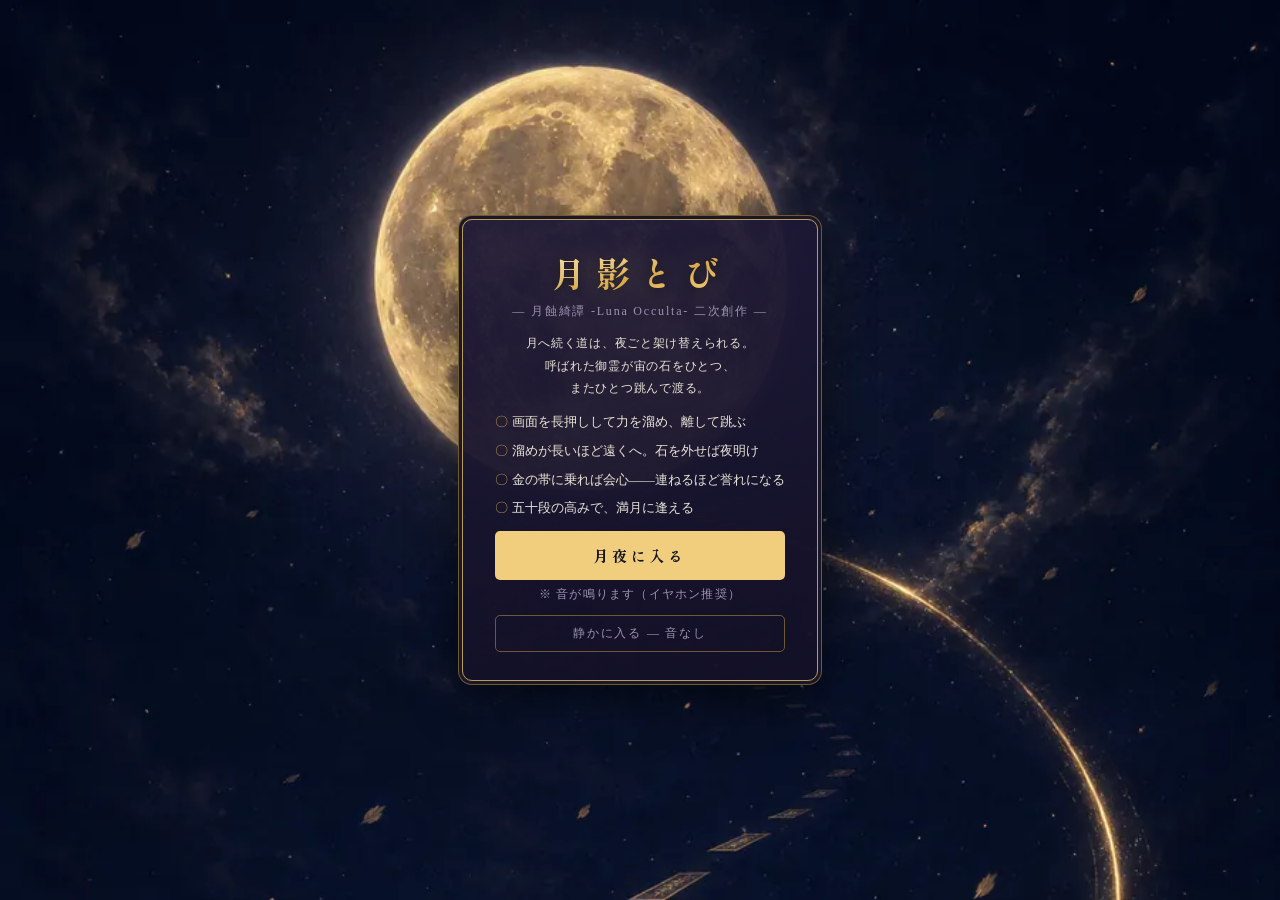
==== commit f6241225: "わいわいの枠でも記録が残るようにし、全国ランキングと番付を入れる わいわいタウンの★4レビュー「ランキング機能が実装されたら嬉しいです」（08-29）から。 先行2作（御霊おとし・式札かさね）の作りを" ====
--- a/index.html
+++ b/index.html
@@ -9,7 +9,7 @@
 <meta property="og:title" content="月影とび">
 <meta property="og:description" content="力を溜めて、離して跳ぶ。石の道を、月まで。">
 <meta property="og:type" content="website">
-<meta property="og:image" content="https://hirohgxx.github.io/tsukikage-tobi/ogp.png">
+<meta property="og:image" content="https://hirohgxx.github.io/tsukikage-tobi/ogp.png?v=2">
 <meta property="og:url" content="https://hirohgxx.github.io/tsukikage-tobi/">
 <meta name="twitter:card" content="summary_large_image">
 <link rel="icon" href="data:image/svg+xml,%3Csvg xmlns=%22http://www.w3.org/2000/svg%22 viewBox=%220 0 32 32%22%3E%3Crect width=%2232%22 height=%2232%22 fill=%22%23131320%22/%3E%3Ccircle cx=%2216%22 cy=%2213%22 r=%228%22 fill=%22%23F0CE7E%22/%3E%3Crect x=%228%22 y=%2224%22 width=%2216%22 height=%223%22 rx=%221%22 fill=%22%23D9A94C%22/%3E%3C/svg%3E">
@@ -43,6 +43,45 @@
   /* ================= 帳（とばり）=================
      開幕に左右へ開く黒緞子の扉。式札かさねの意匠をそのまま持ってきている
      （合わせ目に金襴の帯を通す） */
+  /* ---- 番付（わいわいタウンの全国ランキング） ---- */
+  /* 結果の札は canvas に描いているが、番付は他人の名前が並ぶ一覧なので DOM で持つ
+     （canvas に流し込むと、指で送れない・読み上げに乗らない・名前の長さで崩れる）。 */
+  #banzuke{position:fixed;inset:0;display:none;align-items:center;justify-content:center;
+    background:rgba(10,10,24,.78);z-index:26;}
+  #banzuke.show{display:flex;}
+  .bz-card{position:relative;background:linear-gradient(170deg,rgba(28,24,54,.93),rgba(19,16,38,.95));
+    border:1px solid #b89b5a;box-shadow:0 0 0 3px rgba(19,16,38,.9),0 0 0 4px var(--line),0 14px 50px rgba(0,0,0,.65);
+    border-radius:10px;padding:24px 22px 22px;text-align:center;display:flex;flex-direction:column;gap:12px;
+    width:min(92vw,340px);box-sizing:border-box;}
+  #bz-close{position:absolute;top:10px;right:12px;width:32px;height:32px;font-family:inherit;font-size:14px;
+    color:var(--ink-dim);background:transparent;border:1px solid var(--line);border-radius:5px;cursor:pointer;}
+  #bz-close:focus-visible{outline:2px solid var(--moon);outline-offset:2px;}
+  #bz-head{font-size:16px;font-weight:800;letter-spacing:.34em;color:var(--moon);}
+  #bz-sub{font-size:12px;letter-spacing:.12em;color:var(--ink-dim);margin-top:-8px;}
+  #bz-sub em{font-style:normal;font-weight:800;color:var(--kindei);}
+  #bz-list,#bz-me{list-style:none;display:flex;flex-direction:column;gap:3px;}
+  /* 背の低い画面のときだけ効く安全弁。body の touch-action を打ち消さないと指で送れない */
+  #bz-list{max-height:58vh;overflow-y:auto;touch-action:pan-y;-webkit-overflow-scrolling:touch;}
+  .bz-row{display:flex;align-items:baseline;gap:10px;padding:7px 10px;border:1px solid transparent;
+    border-radius:5px;background:rgba(232,228,216,.05);text-align:left;}
+  .bz-rank{flex:0 0 2.1em;text-align:right;font-size:13px;font-weight:800;letter-spacing:.04em;color:var(--ink-dim);}
+  .bz-row.top .bz-rank{color:var(--moon);}
+  .bz-name{flex:1 1 auto;min-width:0;font-size:14px;color:var(--ink);
+    overflow:hidden;text-overflow:ellipsis;white-space:nowrap;}
+  .bz-score{flex:0 0 auto;font-family:"M PLUS Rounded 1c","Hiragino Sans",sans-serif;font-size:15px;
+    font-weight:800;color:var(--kindei);font-variant-numeric:tabular-nums;}
+  /* 会心の連は段のあとに小さく添える（段が主・連が従の一軸をそのまま画に写す） */
+  .bz-score small{font-size:12px;font-weight:500;color:var(--ink-dim);margin-left:3px;}
+  /* 自分の行は金泥の縁で見分ける（上位に居ればその行に・居なければ下に1行足す） */
+  .bz-row.me{border-color:var(--kindei);background:rgba(217,169,76,.12);}
+  .bz-row.me .bz-name{color:var(--moon);}
+  /* 地が金泥寄りに温まるぶん、順位の数字も --ink-dim ではなく --moon にする
+     （明るい地の上で --ink-dim は読みの床4.5を割る。御霊おとしで実測） */
+  .bz-row.me .bz-rank{color:var(--moon);}
+  .bz-row.me .bz-score small{color:var(--ink);}
+  #bz-gap{font-size:13px;line-height:1;letter-spacing:.3em;color:var(--ink-dim);margin:-4px 0;}
+  #bz-gap[hidden],#bz-me[hidden]{display:none;}
+
   #door{position:fixed;inset:0;display:none;z-index:25;pointer-events:none;overflow:hidden;}
   #door.show{display:block;}
   .door-half{
@@ -104,21 +143,21 @@
     filter:drop-shadow(0 0 14px rgba(240,206,126,.30)) drop-shadow(0 2px 6px rgba(0,0,0,.55));
     text-wrap:balance;cursor:pointer;
   }
-  .game-sub{font-size:10px;letter-spacing:.15em;color:var(--ink-dim);margin-top:-6px;}
-  #best-title{font-size:10px;letter-spacing:.14em;color:var(--ink-dim);margin-top:-4px;}
+  .game-sub{font-size:12px;letter-spacing:.15em;color:var(--ink-dim);margin-top:-6px;}
+  #best-title{font-size:12px;letter-spacing:.14em;color:var(--ink-dim);margin-top:-4px;}
   #best-title em{font-style:normal;color:var(--moon);}
   .story{font-size:12px;line-height:1.9;letter-spacing:.06em;color:var(--ink);text-align:center;}
   .howto{list-style:none;display:flex;flex-direction:column;gap:8px;font-size:13px;line-height:1.6;color:var(--ink);text-align:left;}
   .howto li::before{content:"〇 ";color:var(--kindei);}
   #start{
     font-family:inherit;font-size:15px;font-weight:700;letter-spacing:.25em;
-    color:var(--night);background:var(--moon);border:none;border-radius:6px;padding:14px 30px;cursor:pointer;
+    color:var(--night);background:var(--moon);border:none;border-radius:5px;padding:14px 30px;cursor:pointer;
   }
   #start:focus-visible{outline:3px solid var(--moon);outline-offset:2px;}
-  .sound-note{font-size:10px;letter-spacing:.1em;color:var(--ink-dim);margin-top:-6px;}
+  .sound-note{font-size:12px;letter-spacing:.1em;color:var(--ink-dim);margin-top:-6px;}
   #start-silent{
     font-family:inherit;font-size:12px;letter-spacing:.15em;color:var(--ink-dim);
-    background:transparent;border:1px solid var(--line);border-radius:6px;padding:9px 18px;cursor:pointer;
+    background:transparent;border:1px solid var(--line);border-radius:5px;padding:9px 18px;cursor:pointer;
   }
   #start-silent:focus-visible{outline:2px solid var(--moon);outline-offset:2px;}
 </style>
@@ -146,11 +185,26 @@
   </div>
 </div>
 
+<div id="banzuke" role="dialog" aria-label="番付">
+  <div class="bz-card">
+    <button id="bz-close" aria-label="番付を閉じる">✕</button>
+    <div id="bz-head">番付</div>
+    <div id="bz-sub" hidden></div>
+    <ol id="bz-list"></ol>
+    <div id="bz-gap" aria-hidden="true" hidden>⋮</div>
+    <ol id="bz-me" hidden></ol>
+  </div>
+</div>
+
 <div id="door" aria-hidden="true">
   <div class="door-half door-l"><div class="door-band"></div></div>
   <div class="door-half door-r"><div class="door-band"></div></div>
 </div>
 
+<!-- わいわいタウンのSDK（セーブ保全＋全国ランキング）。**crossorigin を省かないこと**
+     ＝COEP下で黙ってブロックされる。読めなくても動くよう、ゲーム側は window.waiwai の
+     不在を織り込んである（Claude Artifact 版は CSP で読めない）。 -->
+<script src="https://waiwai.town/sdk.js" crossorigin="anonymous"></script>
 <script>
 // generated by scripts/build-chars.py — do not edit
 // 公式ちびシート(2頭身)の正面立ち絵を切り出し、高さ150pxに縮めて透過WebPにしたもの
@@ -327,10 +381,156 @@
   }
 
   // ---- 保存（iframe内で例外になる環境があるので必ず try/catch）----
-  function load(k, d) { try { var v = localStorage.getItem(k); return v === null ? d : v; } catch (e) { return d; } }
-  function save(k, v) { try { localStorage.setItem(k, v); } catch (e) { } }
-  var best = parseInt(load("tsukikage_best", "0"), 10) || 0;
-  var bestCombo = parseInt(load("tsukikage_best_combo", "0"), 10) || 0;
+  // ---- 記録（わいわいSDK・セーブ保全） ----
+  // 第三者iframe（わいわいタウンのサイト内プレイ）ではゲーム自身の localStorage が保持されない。
+  // 御霊おとしで iPhone の Safari・Chrome の両方に実害を確認している（枠の中から遊ぶと
+  // アプリ終了で最高記録がゼロに戻る／Pages を直に開くと残る）。わいわいSDK の save/load は
+  // 親ページ側へ代理保存するので主経路にし、SDK が無い・読めない・応答しないときは
+  // 今までどおりこのページの localStorage を直に使う（Artifact 版は CSP で sdk.js が読めない
+  // ＝window.waiwai がそもそも無い）。仕様の正本: https://waiwai.town/llms.txt
+  var SAVE_KEY = "tsukikage_save";
+  var SAVE_TIMEOUT_MS = 2500;   // 相手を待ちすぎない（SDK自身は握手2秒＋要求5秒待つ）
+  var LEGACY_KEYS = { best: "tsukikage_best", bestCombo: "tsukikage_best_combo" };
+  var TIMED_OUT = {};           // Promise.race の勝者が「時間切れ」であることの印
+
+  // 記録の上限。本作は**エンドレスで段に天井が無い**が、桁の守りとして 999 を上限に置く
+  // （番付の合成値 `段×1000+会心` と同じ budget）。到達率は 40段6%・60段3%、設計上の
+  // 想定は20〜30段なので、人がここへ届くことは無い。**超えた値は丸めずに捨てる**——
+  // 丸めると壊れた値が最上位の誉れに化ける（式札かさね 2026-08-30 検品指摘）。
+  var SANE_MAX = 999;
+
+  var best = 0, bestCombo = 0;  // 実際の値は saveLoaded の後に入る（waiwai.load は非同期）
+  var saveResolve;
+  var saveLoaded = new Promise(function (res) { saveResolve = res; });
+  var saveUseSdk = false;       // わいわい側の記録を読めた夜だけ true
+                                // （読めていないのに書くと、向こうの記録を低い値で潰す）
+
+  // わいわいSDK の呼び出しの芯。例外・拒否・無応答のどれでも { ok:false } を返し、
+  // 握りつぶさず warn は残す（「CSPで止まったのに静かに落ちていた」の轍を踏まない）。
+  function waiwaiTry(fn, label, ms) {
+    var call;
+    try {
+      call = fn();
+    } catch (e) {
+      console.warn("[waiwai] " + label + " を呼べなかった", e);
+      return Promise.resolve({ ok: false });
+    }
+    var timeout = new Promise(function (res) { setTimeout(function () { res(TIMED_OUT); }, ms); });
+    return Promise.race([Promise.resolve(call), timeout]).then(
+      function (v) {
+        if (v === TIMED_OUT) {
+          console.warn("[waiwai] " + label + " が " + ms + "ms 以内に返らなかった");
+          return { ok: false };
+        }
+        return { ok: true, value: v };
+      },
+      function (e) {
+        console.warn("[waiwai] " + label + " が失敗した", e);
+        return { ok: false };
+      }
+    );
+  }
+
+  // 記録を束へ取り込む。**「読み取れた欄の数」を返す**（-1 は「そもそも記録の形をしていない」）。
+  // 呼び出し側はこれを見て「読めたのか・読めなかったのか」を判断する。0 と -1 を「初回だ」と
+  // 読み違えると、**空の値で向こうの記録を上書きする**（式札かさね 2026-08-30 検品指摘）。
+  // 段も会心連も増える一方なので、どの経路から読んでも大きいほうを採る
+  // ＝片方が古くても記録が後退しない（移行と自己修復を同じ規則で兼ねる）。
+  function mergeSave(o) {
+    if (!o || typeof o !== "object") return -1;
+    var read = 0;
+    var sane = function (v) {
+      if (typeof v !== "number" || !isFinite(v)) return null;
+      var n = Math.floor(v);
+      return n >= 0 && n <= SANE_MAX ? n : null;   // 範囲の外は壊れている
+    };
+    var b = sane(o.best);
+    if (b !== null) { read++; best = Math.max(best, b); }
+    var c = sane(o.bestCombo);
+    if (c !== null) { read++; bestCombo = Math.max(bestCombo, c); }
+    return read;
+  }
+
+  // 旧キー（このページ自身の localStorage）。移行元であり、SDK が使えない夜の置き場でもある。
+  function readLegacy() {
+    var d = {};
+    try {
+      var rb = localStorage.getItem(LEGACY_KEYS.best);
+      var rc = localStorage.getItem(LEGACY_KEYS.bestCombo);
+      d.__found = rb !== null || rc !== null;
+      if (rb !== null) d.best = +rb;
+      if (rc !== null) d.bestCombo = +rc;
+    } catch (e) {
+      console.warn("[save] localStorage を読めなかった", e);
+    }
+    return d;
+  }
+  function writeLegacy() {
+    try {
+      localStorage.setItem(LEGACY_KEYS.best, String(best));
+      localStorage.setItem(LEGACY_KEYS.bestCombo, String(bestCombo));
+    } catch (e) {
+      console.warn("[save] localStorage へ書けなかった", e);
+    }
+  }
+  function dropLegacy() {
+    // 公式の推奨手順「旧キーを読む → waiwai.save で書く → 旧キーを消す」の最後の一歩。
+    // **save が成功したときだけ**呼ぶ（先に消すと、書けなかったときに記録が消える）。
+    try {
+      localStorage.removeItem(LEGACY_KEYS.best);
+      localStorage.removeItem(LEGACY_KEYS.bestCombo);
+    } catch (e) { }
+  }
+
+  // 記録を書く。呼び出し側は await しない（画面を待たせない）。
+  function persistSave() {
+    return saveLoaded.then(function () {
+      if (!saveUseSdk) { writeLegacy(); return false; }
+      return waiwaiTry(
+        function () { return window.waiwai.save(SAVE_KEY, { best: best, bestCombo: bestCombo }); },
+        "save(" + SAVE_KEY + ")",
+        SAVE_TIMEOUT_MS
+      ).then(function (r) {
+        if (!r.ok) writeLegacy();   // 書けなかった夜も、せめてこのブラウザには残す
+        return r.ok;
+      });
+    }).catch(function (e) {
+      console.warn("[save] 書き込みでつまずいた", e);
+      return false;
+    });
+  }
+
+  (function loadSave() {
+    var legacy = readLegacy();
+    if (!window.waiwai) {
+      console.warn("[save] わいわいSDK が読めていないので、このページの localStorage を直に使う");
+      mergeSave(legacy);
+      saveResolve();
+      return;
+    }
+    waiwaiTry(function () { return window.waiwai.load(SAVE_KEY); }, "load(" + SAVE_KEY + ")", SAVE_TIMEOUT_MS)
+      .then(function (r) {
+        if (!r.ok) {
+          // 読めていない状態で書くと、向こうにある記録を低い値で潰しかねない。この夜は書かない。
+          console.warn("[save] わいわい側の記録を読めなかった。この夜は localStorage だけを使う");
+          mergeSave(legacy);
+          saveResolve();
+          return;
+        }
+        mergeSave(legacy);   // 旧キー（移行元）
+        // r.value が null なら「まだ記録が無い」＝初回。非nullなのに1欄も読み取れなかったときは
+        // **形が違う＝読めていない**とみなし、時間切れと同じ扱いにする（この夜は書かない）。
+        var read = (r.value === null || r.value === undefined) ? 0 : mergeSave(r.value);
+        if (read <= 0 && r.value !== null && r.value !== undefined) {
+          console.warn("[save] わいわい側の記録が読み取れない形だった。この夜は localStorage だけを使う", r.value);
+          saveResolve();
+          return;
+        }
+        saveUseSdk = true;
+        saveResolve();
+        if (legacy.__found) persistSave().then(function (ok) { if (ok) dropLegacy(); });
+      });
+  })();
 
   // ---- デバッグハッシュ（最初のコミットから仕込む＝既存2作の教訓）----
   var bootAt = performance.now();   // #autowobble: 外部の録画ツールがCDPスクリーンキャストを
@@ -346,6 +546,21 @@
     wx: (hash.match(/wx(\d)/) || [])[1]        // 天候を固定する（0=月夜 1=追い風 2=雨）
   };
   var statLog = [];
+
+  // ---- 記録・番付に載せてよい夜かの判定（1か所に集約する） ----
+  // 自動プレイ（#autoperfect / #automiss / #autoskip / #autowobble）は**試しモードではなく
+  // 本番ルールで動く**。`begin()` を直に呼ぶだけで testMode を立てないため、塞がないと
+  // 検証やPV撮影のたびに記録が書かれる。
+  // 本作が式札かさねより深刻なのは、**エンドレスで #autoperfect に終わりが無い**こと。
+  // あちらは80段が上限で理論最大 8080 に頭打ちだったが、こちらは次の台座を正確に狙い続ける
+  // だけなので**段は青天井**——そのまま番付へ載せると、人が二度と抜けない記録になる。
+  var AUTO_PLAY = DBG.autoperfect || DBG.automiss || DBG.autoskip || DBG.autowobble;
+  function canRecord(s) { return !s.test && !AUTO_PLAY; }
+  // 番付へ送ってよい夜か。記録に残せる夜であることに加えて**桁の守り**を通す
+  // （合成値 `段×1000+会心` が壊れないこと。SANE_MAX の根拠は記録の節を見よ）。
+  function canSubmitScore(s) {
+    return canRecord(s) && s.step >= 0 && s.step <= SANE_MAX && s.maxCombo <= SANE_MAX;
+  }
 
   // ---- 画面の拡縮（dpr対応）----
   function resize() {
@@ -392,7 +607,188 @@
     if (typeof CANON !== "undefined" && CANON[id]) { var cn = new Image(); cn.src = CANON[id]; canons[id] = cn; }
   });
 
+  // ---- わいわいタウン 全国ランキング・番付（あってもなくても遊びは変わらない） ----
+  // SDK は page.html の外部スクリプトで読む。タウンの中（iframe）＝全国ランキングに載る／
+  // タウンの外（GitHub Pages 等）＝SDK がこのブラウザだけの自己ベスト保持に自動で落ちる／
+  // CSP で読めない（Claude Artifact）＝window.waiwai がそもそも無い。
+  // **どの場合も結果の札は今までどおり出る**のが最優先。
+  //
+  // 送るスコアは合成値 `到達段 * 1000 + 会心の連なり`（2026-08-31 企画裁定）。
+  // 本作の記録は2軸だが getTopScores は meta を返さないので、番付に連を出すには合成値が要る。
+  // 桁が式札かさね（段*100+浄化）と違うのは、**あちらは段に80の天井があった**から。
+  // 本作はエンドレスで天井が無く、会心の連 <= 段 という関係しかないため、段が100を超えると
+  // *100 では桁があふれる。到達率は 40段6%・60段3%、設計上の想定は20〜30段なので、
+  // 人が SANE_MAX(999) へ届くことは無い。番付の行は score から段と連を復元して出す。
+  var RANK_BOARD = "main";
+  var RANK_TIMEOUT_MS = 2500;   // SDK自身は握手2秒＋要求5秒待つ。結果の札を付き合わせない
+  var BANZUKE_LIMIT = 10;       // 番付に載せる上位の人数
+  var RANK_SCALE = 1000;        // 合成スコアの桁（段 * RANK_SCALE + 会心の連）
+  var nightId = 0;              // 「もう一夜」ごとに増える。応答が返ったとき、まだ同じ夜かを見る印
+
+  function composeScore(step, combo) {
+    return step * RANK_SCALE + Math.min(combo, RANK_SCALE - 1);
+  }
+  var MAX_SCORE = composeScore(SANE_MAX, SANE_MAX);   // 999999
+  function rankNum(v) { return (typeof v === "number" && isFinite(v) && v > 0) ? Math.floor(v) : null; }
+  function scoreNum(v) { return (typeof v === "number" && isFinite(v) && v >= 0) ? Math.floor(v) : null; }
+
+  // 呼び出しは必ずここを通す。例外・拒否・無応答のどれでも null を返し、握りつぶさず warn は残す。
+  function waiwaiCall(fn, label) {
+    if (!window.waiwai) return Promise.resolve(null);
+    return waiwaiTry(fn, label, RANK_TIMEOUT_MS).then(function (r) { return r.ok ? r.value : null; });
+  }
+
+  var bzEls = {
+    box: document.getElementById("banzuke"),
+    close: document.getElementById("bz-close"),
+    sub: document.getElementById("bz-sub"),
+    list: document.getElementById("bz-list"),
+    gap: document.getElementById("bz-gap"),
+    me: document.getElementById("bz-me")
+  };
+  var banzuke = { entries: null, total: null, myRank: null, myScore: null };
+  // 結果の札は canvas なので、順位の行は「描く文」と「押せる矩形」を控えて drawResult が使う。
+  var rankUI = { line: "", improved: false, hit: null, canOpen: false };
+
+  // 相手の応答は他人が入れた名前を含むので、必ず textContent で置く（innerHTML を使わない）。
+  // 形が崩れている項目は静かに捨てる（1件も残らなければ entries は null ＝入口を出さない）。
+  function normalizeEntries(list) {
+    if (!Array.isArray(list)) return null;
+    var out = [];
+    for (var i = 0; i < list.length; i++) {
+      var e = list[i];
+      if (!e || typeof e !== "object") continue;
+      var rank = rankNum(e.rank), score = scoreNum(e.score);
+      // 合成スコアの上限を超える値は正しい遊びからは出ないので載せない
+      // （丸めると、この遊びに無い段が番付に並ぶ）。
+      if (rank === null || score === null || score > MAX_SCORE) continue;
+      var raw = typeof e.name === "string" ? e.name.trim() : "";
+      out.push({ rank: rank, name: (raw || "ナナシ").slice(0, 20), score: score });
+      if (out.length >= BANZUKE_LIMIT) break;
+    }
+    out.sort(function (a, b) { return a.rank - b.rank; });
+    return out.length ? out : null;
+  }
+
+  function bzRow(rank, name, score, isMe) {
+    var li = document.createElement("li");
+    li.className = "bz-row" + (rank <= 3 ? " top" : "") + (isMe ? " me" : "");
+    if (isMe) li.setAttribute("aria-current", "true");
+    var r = document.createElement("span"); r.className = "bz-rank"; r.textContent = rank;
+    var n = document.createElement("span"); n.className = "bz-name"; n.textContent = name;
+    var sc = document.createElement("span"); sc.className = "bz-score";
+    sc.textContent = Math.floor(score / RANK_SCALE) + "段";
+    var sm = document.createElement("small");
+    sm.textContent = "（会心" + (score % RANK_SCALE) + "連）";
+    sc.appendChild(sm);
+    li.appendChild(r); li.appendChild(n); li.appendChild(sc);
+    return li;
+  }
+
+  function renderBanzuke() {
+    var rows = banzuke.entries || [];
+    bzEls.list.textContent = "";
+    var inList = banzuke.myRank !== null && rows.some(function (e) { return e.rank === banzuke.myRank; });
+    for (var i = 0; i < rows.length; i++) {
+      bzEls.list.appendChild(bzRow(rows[i].rank, rows[i].name, rows[i].score, rows[i].rank === banzuke.myRank));
+    }
+    // 上位に居ない夜だけ、間を空けて自分の行を下に足す（居るときは二重に出さない）
+    bzEls.me.textContent = "";
+    var showMe = !inList && banzuke.myRank !== null && banzuke.myScore !== null;
+    if (showMe) bzEls.me.appendChild(bzRow(banzuke.myRank, "あなた", banzuke.myScore, true));
+    bzEls.me.hidden = !showMe;
+    bzEls.gap.hidden = !showMe;
+    // 総数が自分の順位より小さいのは辻褄が合っていない。片方だけ残ると
+    // 「全国5人」の中の「12位」になるので、見出しごと出さない。
+    var totalOk = banzuke.total !== null && (banzuke.myRank === null || banzuke.total >= banzuke.myRank);
+    if (totalOk) {
+      bzEls.sub.textContent = "";
+      bzEls.sub.appendChild(document.createTextNode("全国 "));
+      var em = document.createElement("em"); em.textContent = banzuke.total;
+      bzEls.sub.appendChild(em);
+      bzEls.sub.appendChild(document.createTextNode("人"));
+      bzEls.sub.hidden = false;
+    } else {
+      bzEls.sub.hidden = true;
+    }
+  }
+
+  function bzOpen() { return bzEls.box.classList.contains("show"); }
+  function openBanzuke() {
+    if (!banzuke.entries) return;   // 控えが無いのに開かない（入口も出ていないはずだが念のため）
+    renderBanzuke();
+    bzEls.box.classList.add("show");
+  }
+  function closeBanzuke() { bzEls.box.classList.remove("show"); }
+  bzEls.close.addEventListener("click", closeBanzuke);
+  bzEls.box.addEventListener("click", function (e) { if (e.target === bzEls.box) closeBanzuke(); });
+
+  function clearRankUI() {
+    rankUI.line = ""; rankUI.improved = false; rankUI.hit = null; rankUI.canOpen = false;
+    banzuke.entries = null; banzuke.total = null; banzuke.myRank = null; banzuke.myScore = null;
+    closeBanzuke();
+  }
+
+  // 取れたものだけ出す。取れなかった行は出さない（「取得できませんでした」も出さない）
+  function showRankUI(rank, total, improved, entries, myScore) {
+    rankUI.improved = improved;
+    if (rank !== null) {
+      rankUI.line = "全国 " + rank + " 位" + (total !== null && total >= rank ? " ／ " + total + "人中" : "");
+      // 上位の顔ぶれまで取れた夜だけ、押して番付を開ける。取れていなければ入口ごと存在しない。
+      rankUI.canOpen = entries !== null;
+      if (rankUI.canOpen) {
+        banzuke.entries = entries; banzuke.total = total;
+        banzuke.myRank = rank; banzuke.myScore = myScore;
+      }
+    }
+  }
+
+  // 応答の形（御霊おとしが2026-08-29に sdk.js と親側 static/play-score.js の実装で確認）:
+  //   submitScore  タウン内 { ok, best, rank, improved } / タウン外 { ok, best, local:true, improved }
+  //   getTopScores タウン内 { entries, total }           / タウン外 { entries, local:true }（total なし）
+  //   getMyScore   タウン外 { best, local:true } または null
+  // 順位は submitScore の rank を正本にする。getMyScore は rank が取れなかったときの保険。
+  function reportScore(sentScore, myNight) {
+    if (!window.waiwai) {
+      // 画面には何も出さないが、記録には残す。「静かに失敗して誰も気づかない」を作らないため
+      console.warn("[waiwai] SDK が読めていないので全国順位は出さない（Artifact の CSP・読み込み失敗など）");
+      return Promise.resolve();
+    }
+    return waiwaiCall(function () { return window.waiwai.submitScore(RANK_BOARD, sentScore); }, "submitScore")
+      .then(function (res) {
+        if (nightId !== myNight) return;   // もう次の夜が始まっている
+        if (!res) return;                  // 送れていない＝順位も総数も名乗らない
+        var rank = rankNum(res.rank);
+        var improved = res.improved === true;
+        var step1 = (rank === null && !res.local)
+          ? waiwaiCall(function () { return window.waiwai.getMyScore(RANK_BOARD); }, "getMyScore")
+              .then(function (mine) { if (mine) rank = rankNum(mine.rank); })
+          : Promise.resolve();
+        return step1.then(function () {
+          if (nightId !== myNight) return;
+          if (rank === null) { showRankUI(null, null, improved, null, null); return; }
+          // 総数と顔ぶれは同じ1回で取る（押してから取りにいかない＝開くのを待たせない）
+          return waiwaiCall(function () { return window.waiwai.getTopScores(RANK_BOARD, BANZUKE_LIMIT); }, "getTopScores")
+            .then(function (top) {
+              if (nightId !== myNight) return;
+              var total = null, entries = null;
+              if (top) {
+                total = rankNum(top.total);
+                entries = normalizeEntries(top.entries);
+                if (entries === null) console.warn("[waiwai] 上位の顔ぶれが読めなかったので番付への入口は出さない");
+              }
+              // 順位は自己ベストに対して付くので、自分の行の点も応答が返した best を優先する
+              var myScore = scoreNum(res.best) !== null ? scoreNum(res.best) : scoreNum(sentScore);
+              showRankUI(rank, total, improved, entries, myScore);
+            });
+        });
+      });
+  }
+
   // ---- 音（Pages版は別ファイル、Artifact版は AUDIO_DATA に差し替わる）----
+  // 音を解けなかったときは**必ず warn を残す**。空の関数で握り潰すと、合成音や無音へ
+  // 静かに落ちて誰も気づかない（御霊おとしは2026-08-26に、式札かさねは2026-08-30に修正済みで、
+  // 本作だけ古い形が残っていた）。
   // 鳴らす効果音の一覧。**ここが正本**で、読み込みも Artifact 版の埋め込み
   // （scripts/build-artifact.js）も、この配列を見る。手で二重管理しない
   // （リストのずれで Artifact だけ無音になった 2026-08-26 の事故の再発防止）。
@@ -424,11 +820,13 @@
     SE_NAMES.forEach(function (n) {
       // Artifact版は CSP で fetch(data:) が全滅するため、埋め込みは atob 経由で読む（既存2作の教訓）
       if (window.AUDIO_DATA && window.AUDIO_DATA[n]) {
-        a.decodeAudioData(b64ToBuf(window.AUDIO_DATA[n]), function (buf) { seBuf[n] = buf; }, function () { });
+        a.decodeAudioData(b64ToBuf(window.AUDIO_DATA[n]), function (buf) { seBuf[n] = buf; },
+          function (e) { console.warn("[音] 効果音 " + n + " を解けなかった", e); });
         return;
       }
       fetch("assets/audio/" + n + ".m4a").then(function (r) { return r.arrayBuffer(); })
-        .then(function (ab) { a.decodeAudioData(ab, function (buf) { seBuf[n] = buf; }, function () { }); })
+        .then(function (ab) { a.decodeAudioData(ab, function (buf) { seBuf[n] = buf; },
+          function (e) { console.warn("[音] 効果音 " + n + " を解けなかった", e); }); })
         .catch(function () { });
     });
   }
@@ -448,7 +846,8 @@
   function loadVoice() {
     var a = audioCtx(); if (!a) return;
     VOICE_KEYS.forEach(function (k) {
-      var got = function (ab) { a.decodeAudioData(ab, function (b) { voiceBuf[k] = b; }, function () { }); };
+      var got = function (ab) { a.decodeAudioData(ab, function (b) { voiceBuf[k] = b; },
+        function (e) { console.warn("[音] 台詞 " + k + " を解けなかった", e); }); };
       if (window.VOICE_DATA && window.VOICE_DATA[k]) { got(b64ToBuf(window.VOICE_DATA[k])); return; }
       fetch("assets/voice/shiori_" + k + ".m4a").then(function (r) {
         if (!r.ok) throw 0; return r.arrayBuffer();
@@ -491,8 +890,8 @@
   }
   // 到達段数から、結果で読む台詞を選ぶ
   function resultVoiceKey(step) {
-    if (step > 50) return "r5";      // 満月のさらに先で落ちた
-    if (step >= 50) return "r4";
+    // 50段以上はどちらも r5。r4 は満月成就の儀（moonRite）で鳴らすので、ここでは使わない
+    if (step >= 50) return "r5";
     if (step >= 38) return "r3";
     if (step >= 22) return "r2";
     if (step >= 10) return "r1";
@@ -515,7 +914,8 @@
         } catch (e) { }
       };
       if (bgmBuf) { play(bgmBuf); return; }
-      a.decodeAudioData(b64ToBuf(window.BGM_DATA), play, function () { });
+      a.decodeAudioData(b64ToBuf(window.BGM_DATA), play,
+        function (e) { console.warn("[音] BGM を解けなかった", e); });
       return;
     }
     try {
@@ -769,6 +1169,11 @@
     lockUntil = performance.now() + 1900;
     se("kiwami", 1.0);
     setTimeout(function () { se("fukaku", 0.7); }, 620);
+    // 満月に届いた瞬間に栞が言祝ぐ（2026-08-26 オーナー指摘で追加）。
+    // r4 はもともと「ちょうど50段で終えた回のリザルト」用だったが、50段に届いた人は
+    // 普通そのまま続けるので、実際にはほとんど誰にも聞かれない台詞だった。
+    // 一番の見せ場に置き直す。鐘（kiwami）の一撃を先に聴かせてから重ねる。
+    setTimeout(function () { voice("r4"); }, 500);
   }
   function drawRite(dt) {
     if (rite.t <= 0) return;
@@ -915,9 +1320,21 @@
   function gameOver() {
     var s = state;
     s.phase = "result";
-    if (!s.test) {   // 試しモードの記録は残さない（BESTを汚さない）
-      if (s.step > best) { best = s.step; save("tsukikage_best", String(best)); s.newBest = true; }
-      if (s.maxCombo > bestCombo) { bestCombo = s.maxCombo; save("tsukikage_best_combo", String(bestCombo)); s.newBestCombo = true; }
+    clearRankUI();   // 前の夜の順位を残さない
+    if (canRecord(s)) {   // 試しモード・自動プレイの記録は残さない（BESTを汚さない）
+      var grew = false;
+      if (s.step > best) { best = s.step; s.newBest = true; grew = true; }
+      if (s.maxCombo > bestCombo) { bestCombo = s.maxCombo; s.newBestCombo = true; grew = true; }
+      // 書くのは夜の終わりの1回だけ（本作は元からこの形なので、式札かさねが要った
+      // visibilitychange/pagehide の取りこぼし対策は要らない）。await しない＝画面を待たせない。
+      if (grew) persistSave();
+    }
+    // 記録を確定したあとに送る。await しない＝結果の札も「もう一夜」も待たせない
+    if (canSubmitScore(s)) {
+      reportScore(composeScore(s.step, s.maxCombo), nightId).catch(function (e) {
+        // ここに落ちるのは想定外（waiwaiCall は reject しない）。unhandledrejection にはしない
+        console.warn("[waiwai] 順位の表示でつまずいた", e);
+      });
     }
     se("end", 0.8);
     setTimeout(function () { voice(resultVoiceKey(s.step)); }, 420);
@@ -988,6 +1405,12 @@
 
   // ---- 入力 ----
   var lastPointer = { x: 0, y: 0 };
+  // 順位の行の押し所。drawResult が実際に描いた矩形を控えておき、それで判定する
+  // （描いた場所と押せる場所を別々に持つと、片方だけ直したときにずれる）。
+  function hitRank(x, y) {
+    var r = rankUI.hit;
+    return !!r && x >= r.x && x <= r.x + r.w && y >= r.y && y <= r.y + r.h;
+  }
   function down(e) {
     if (e.cancelable) e.preventDefault();
     if (typeof e.clientX === "number") {
@@ -999,10 +1422,18 @@
     if (now < lockUntil) return;
     audioCtx();
     var s = state;
+    if (bzOpen()) return;              // 番付を開いている間は、下の札に触らせない
     if (s.phase === "title") return;   // タイトルはDOMの札が受ける
     if (s.phase === "play" && hitTestBar(lastPointer.x, lastPointer.y)) return;   // 試しのボタン
     // reset() は state を作り直すので、phase は必ず新しい state 側に立てる（古い s に書くと始まらない）
-    if (s.phase === "result") { reset(); state.phase = "play"; return; }
+    if (s.phase === "result") {
+      // 順位の行を押したときは番付を開く（「もう一夜」より先に見る）。
+      // 結果画面はどこを押しても next の夜へ行くので、**この判定を必ず先に置く**。
+      if (rankUI.canOpen && hitRank(lastPointer.x, lastPointer.y)) { openBanzuke(); return; }
+      nightId++;   // 遅れて返る応答を、次の夜の画面に出さないための印
+      clearRankUI();
+      reset(); state.phase = "play"; return;
+    }
     if (s.phase === "play" && !s.jump) { s.charging = true; s.chargeStart = now; }
   }
   function up(e) {
@@ -1013,9 +1444,15 @@
   window.addEventListener("pointerup", up);
   window.addEventListener("keydown", function (e) { if (e.code === "Space" && !e.repeat) down(e); });
   window.addEventListener("keyup", function (e) { if (e.code === "Space") up(e); });
-  // iOS: ピンチ・ダブルタップズームを止める
+  // iOS: ピンチ・ダブルタップズームを止める。
+  // ただし**等倍のときだけ**抑止する。無条件に塞ぐと、一度ズームしたあと縮めるピンチまで
+  // 塞がれて出口が無くなる（御霊おとしで実機報告あり。本作は試しモードが題字の3連打なので
+  // ズームを踏む機会がむしろ多い）。visualViewport が無い環境は 1 とみなす＝従来どおり常に抑止。
   ["gesturestart", "gesturechange", "gestureend"].forEach(function (n) {
-    document.addEventListener(n, function (e) { e.preventDefault(); }, { passive: false });
+    document.addEventListener(n, function (e) {
+      var sc = (window.visualViewport && window.visualViewport.scale) || 1;
+      if (sc <= 1.01) e.preventDefault();
+    }, { passive: false });
   });
   document.addEventListener("dblclick", function (e) { e.preventDefault(); }, { passive: false });
 
@@ -1486,6 +1923,33 @@
       textLS("試し（記録は残りません）", W / 2, cy0 + 276, 1.6, "center");
     }
 
+    // 全国順位（取れた夜だけ）。札の下、「もう一夜」との間に置く。
+    // 押し所は 24px 以上を確保する（設えの正典の床）。押せるのは番付の顔ぶれまで
+    // 取れた夜だけで、取れていなければ行は出しても囲みは出さない＝入口ごと存在しない。
+    // 文字の大きさは **canvas の指定ではなく実寸で決める**。この canvas は内部 480px を
+    // min(100vw, 100vh*0.6667) へ縮めて出すので、375×667 の端末では 0.781 倍になる
+    // ＝12px 指定は実寸 9.4px で、設えの正典の床（12px）を割る。
+    // 床を満たすには 16px 指定が要る（16 × 0.768 = 12.3px。いちばん狭い 375×553 でも足りる）。
+    rankUI.hit = null;
+    var ry = 514;
+    if (rankUI.improved) {
+      ctx.font = "700 16px " + MINCHO; ctx.fillStyle = C.kindei;
+      textLS("さいこうきろくを こうしん", W / 2, ry, 2.0, "center");
+      ry += 30;
+    }
+    if (rankUI.line) {
+      ctx.font = "700 16px " + MINCHO;
+      var rw = ctx.measureText(rankUI.line) .width + (rankUI.canOpen ? 46 : 24);
+      // 押し所は実寸 24px 以上（正典の床）。0.768 倍で縮むので canvas 側は 32px 以上要る
+      var rh = 34, rx = W / 2 - rw / 2, rt = ry - 23;
+      if (rankUI.canOpen) {
+        panel(rx, rt, rw, rh, 5);
+        rankUI.hit = { x: rx, y: rt, w: rw, h: rh };
+      }
+      ctx.font = "700 16px " + MINCHO; ctx.fillStyle = C.ink;
+      textLS(rankUI.line + (rankUI.canOpen ? "  ›" : ""), W / 2, ry, 1.6, "center");
+    }
+
     ctx.globalAlpha = 0.55 + Math.sin(performance.now() / 380) * 0.35;
     ctx.font = "700 15px " + MINCHO; ctx.fillStyle = C.ink;
     textLS("もう一夜", W / 2, 596, 3.2, "center");
@@ -1615,11 +2079,14 @@
     im.onerror = function () { overlay.classList.add("ready"); };
     im.src = titleArt;
 
-    if (best > 0) {
+    // 誉れ行は**記録を読み終えてから**出す。先に描くと、わいわいの枠の中で
+    // 「0段」を一瞬見せてから差し替わる（式札かさねと同じ作法）。
+    saveLoaded.then(function () {
+      if (testMode || best <= 0) return;
       var el = document.getElementById("best-title");
       el.hidden = false;
       el.innerHTML = bestLine();
-    }
+    });
   }
   // タイトルの誉れ行。**段と会心連の2軸**を出す（連を保存だけして表示していなかった
   // ＝貼れる数字が1軸に痩せていた、の是正。2026-08-26 レビュー指摘）。
